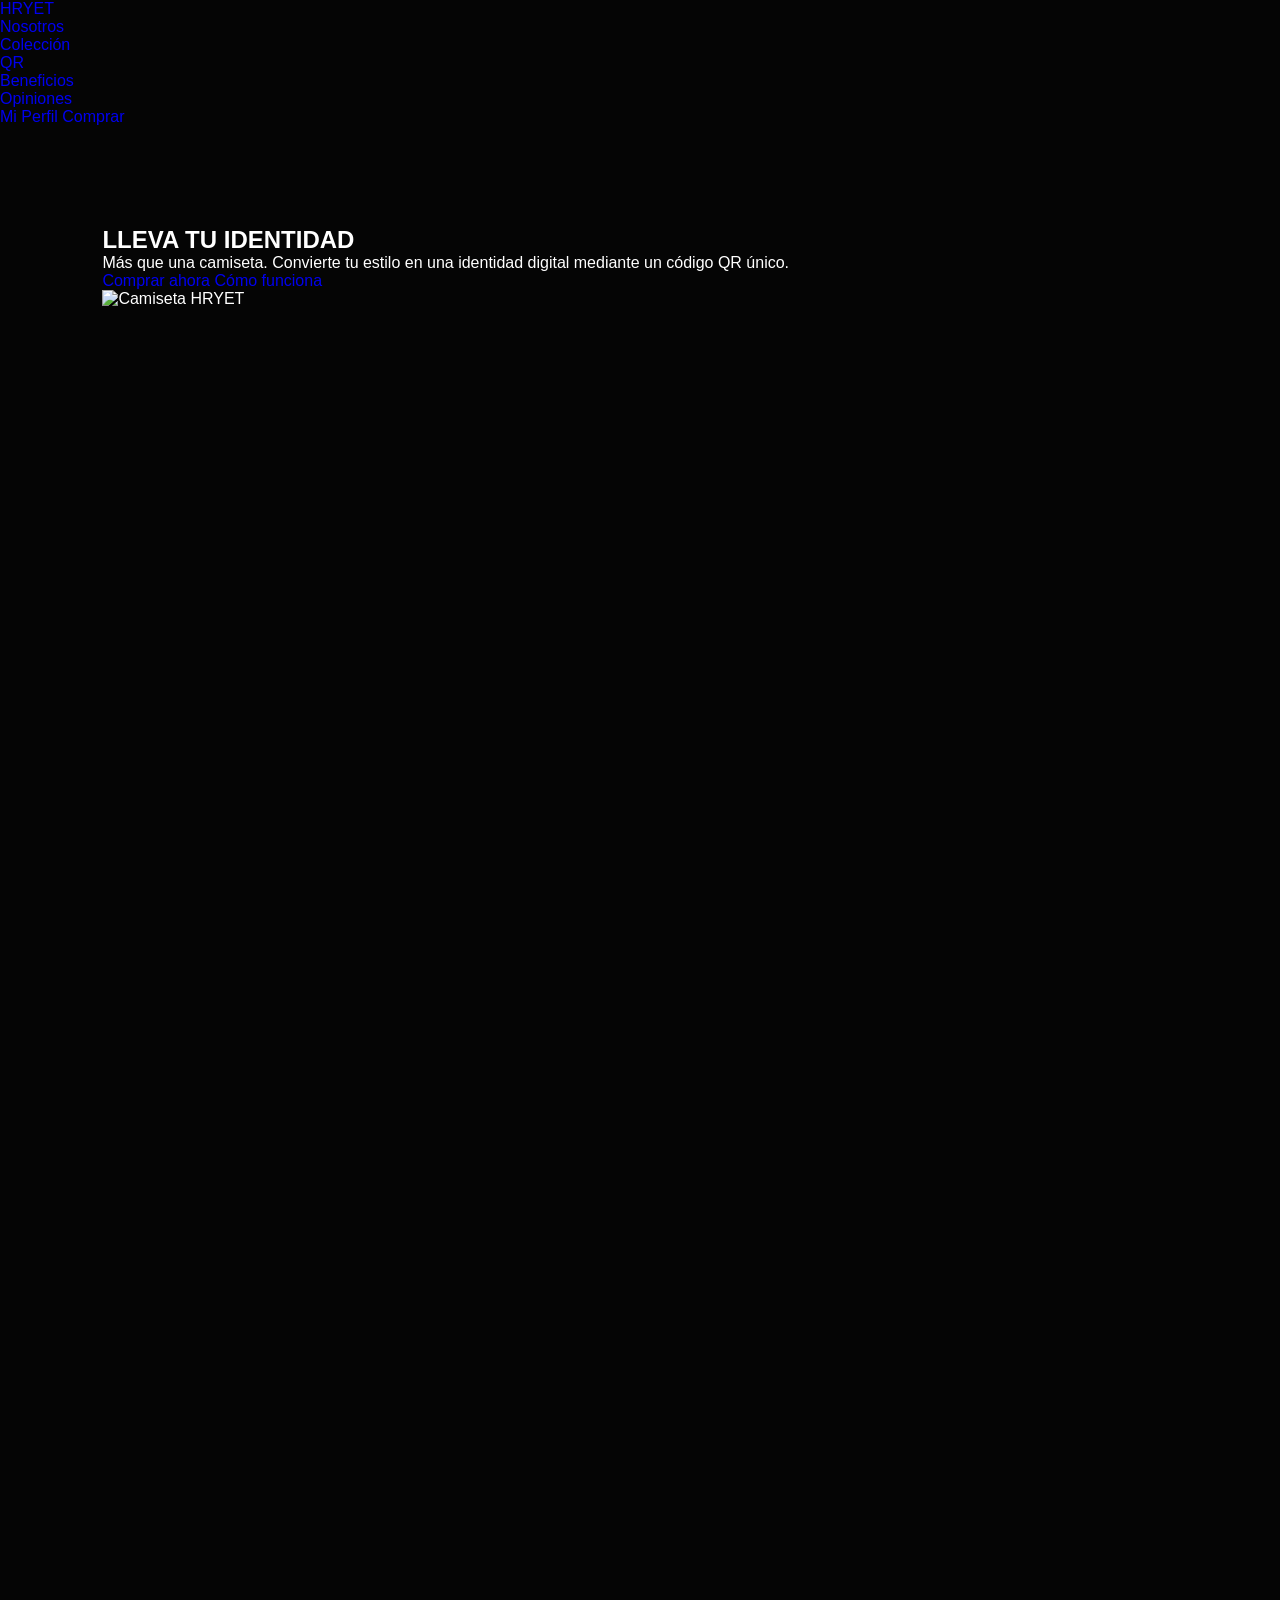
==== index.html @ b5dc759e "Actualizar index.html" ====
<!DOCTYPE html>
<html lang="es">

<head>

<meta charset="UTF-8">
<meta name="viewport" content="width=device-width, initial-scale=1.0">

<title>HRYET | Lleva tu Identidad</title>

<meta
name="description"
content="Más que una camiseta. Tu identidad digital impulsada por un código QR único.">

<link rel="stylesheet" href="css/style.css">

</head>

<body>

<!-- HEADER -->

<header id="header">

<nav class="navbar">

<div class="logo">
<a href="index.html">HRYET</a>
</div>

<ul class="nav-links">

<li><a href="#about">Nosotros</a></li>

<li><a href="#products">Colección</a></li>

<li><a href="#how-it-works">QR</a></li>

<li><a href="#benefits">Beneficios</a></li>

<li><a href="#reviews">Opiniones</a></li>

</ul>

<div class="nav-buttons">

<a href="pages/profile.html" class="btn-outline">
Mi Perfil
</a>

<a href="pages/store.html" class="btn-primary">
Comprar
</a>

</div>

</nav>

</header>

<!-- HERO -->

<section id="hero">

<div class="hero-content">

<h1>
LLEVA TU IDENTIDAD
</h1>

<p>
Más que una camiseta.
Convierte tu estilo en una identidad digital mediante un código QR único.
</p>

<div class="hero-buttons">

<a href="pages/store.html" class="btn-primary">
Comprar ahora
</a>

<a href="#how-it-works" class="btn-outline">
Cómo funciona
</a>

</div>

</div>

<div class="hero-image">

<img
src="assets/images/shirt.png"
alt="Camiseta HRYET">

</div>

</section>

<!-- SOBRE HRYET -->

<section id="about">

</section>

<!-- CÓMO FUNCIONA -->

<section id="how-it-works">

</section>

<!-- PRODUCTOS -->

<section id="products">

</section>

<!-- BENEFICIOS -->

<section id="benefits">

</section>

<!-- TESTIMONIOS -->

<section id="reviews">

</section>

<!-- LLAMADO A LA ACCIÓN -->

<section id="cta">

</section>

<footer id="footer">

</footer>

<script src="js/main.js"></script>

</body>
</html>
---- css/style.css ----
/* ===========================
   HRYET
   Luxury QR Clothing
=========================== */

*{
    margin:0;
    padding:0;
    box-sizing:border-box;
}

html{
    scroll-behavior:smooth;
}

body{
    background:#050505;
    color:#ffffff;
    font-family:Arial, Helvetica, sans-serif;
    overflow-x:hidden;
}

section{
    width:100%;
    min-height:100vh;
    padding:100px 8%;
}

a{
    text-decoration:none;
}

img{
    max-width:100%;
}
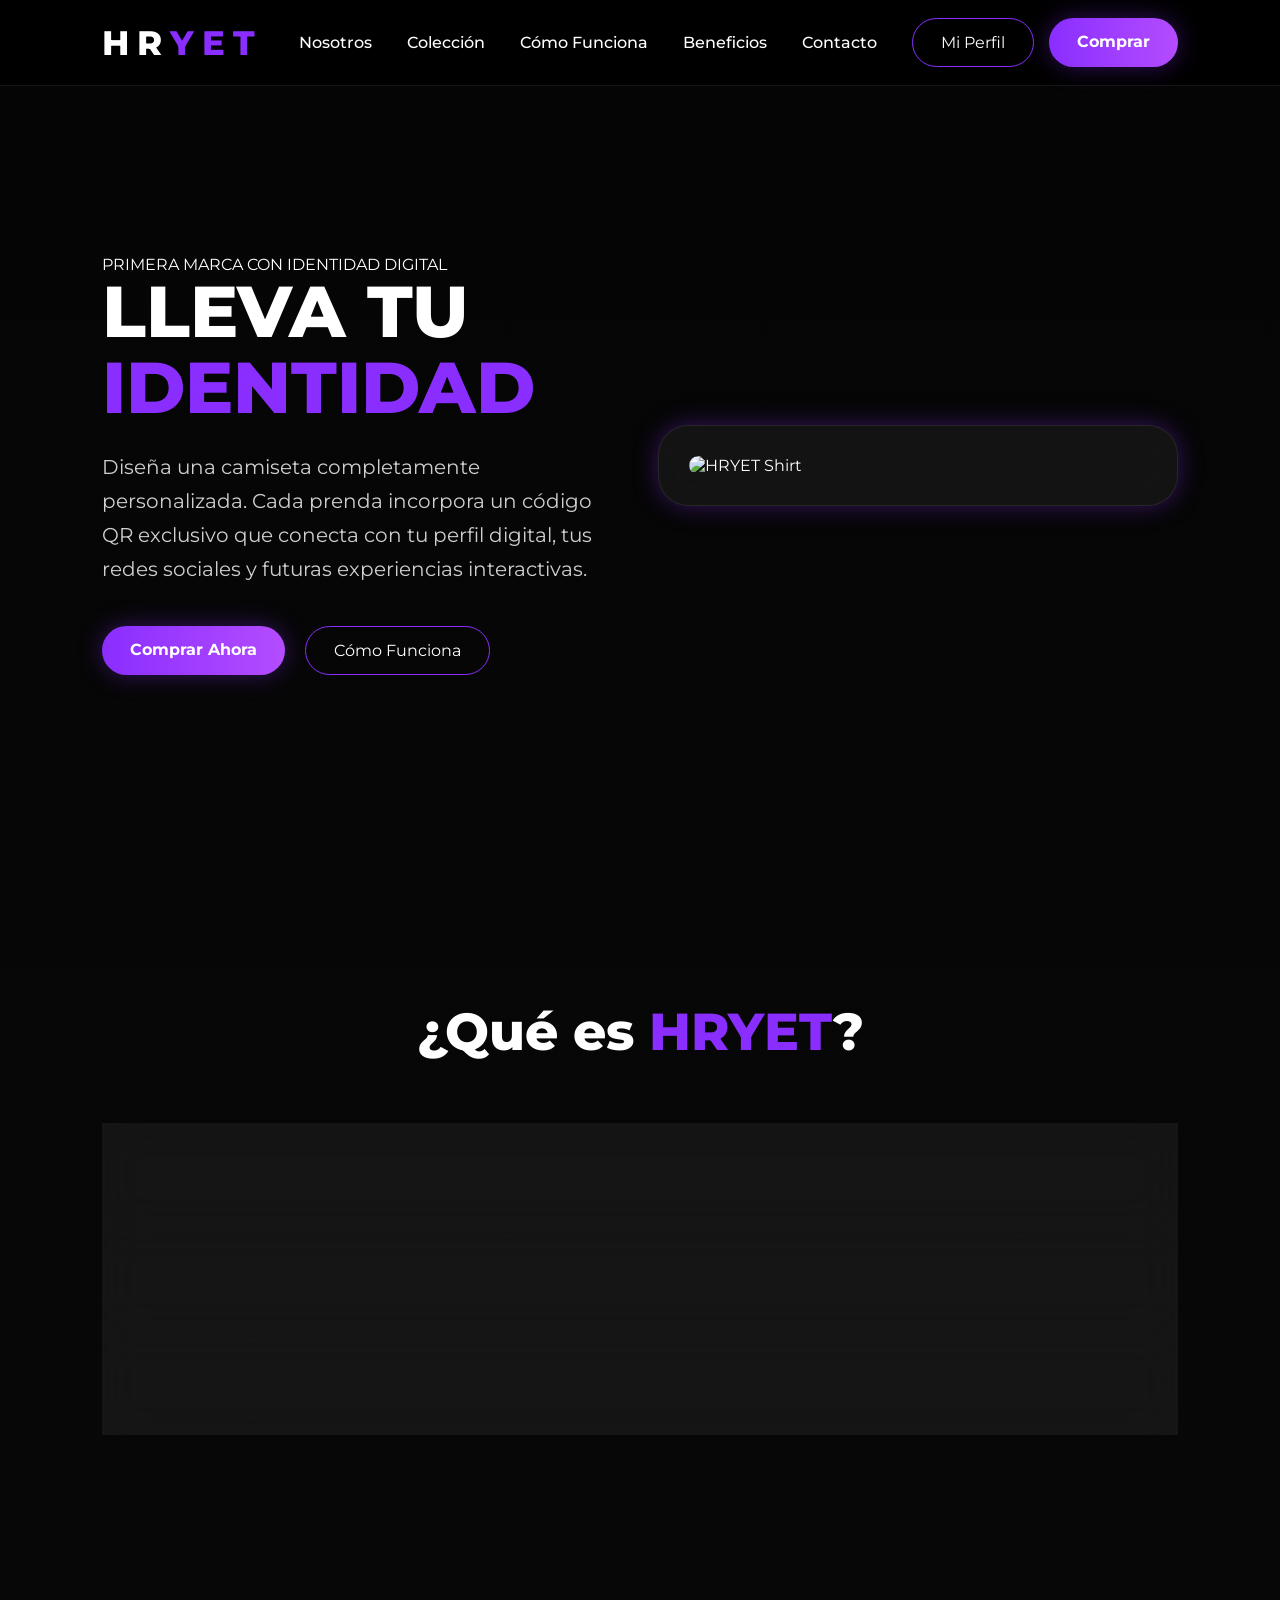
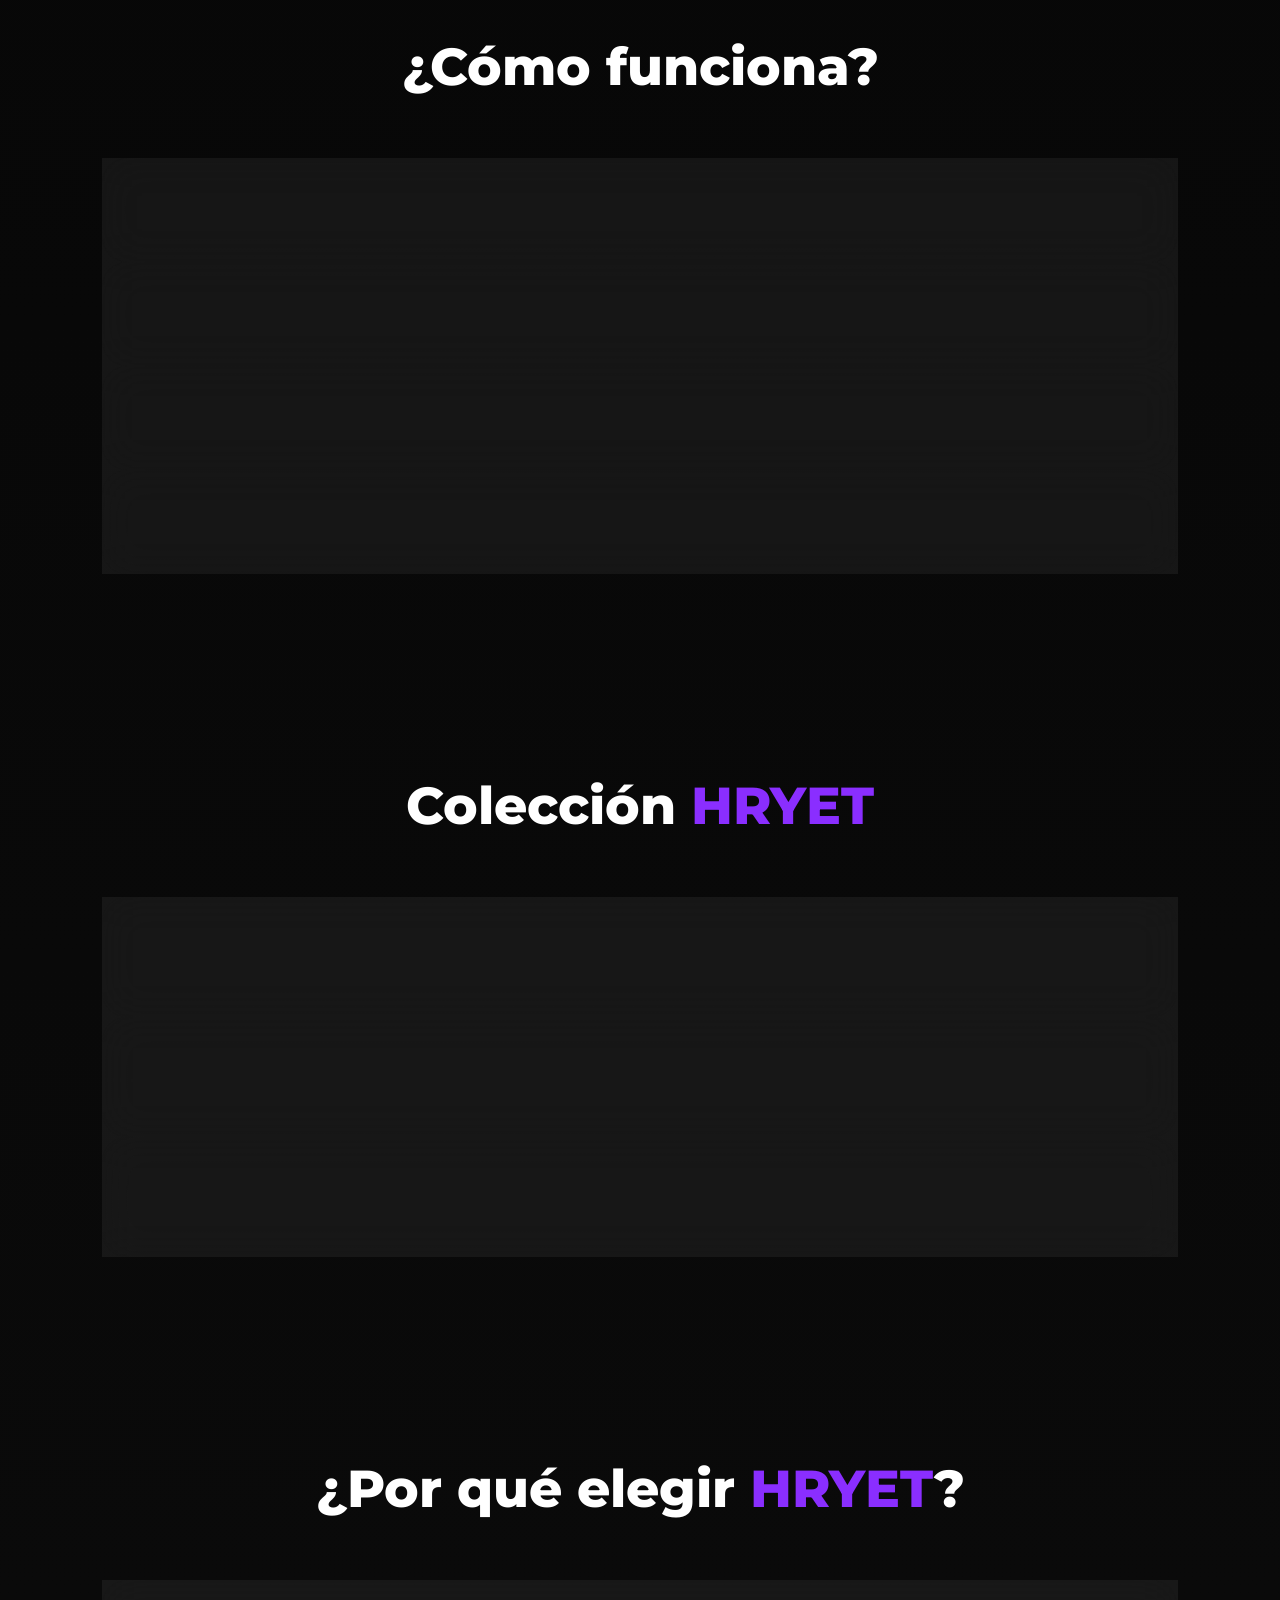
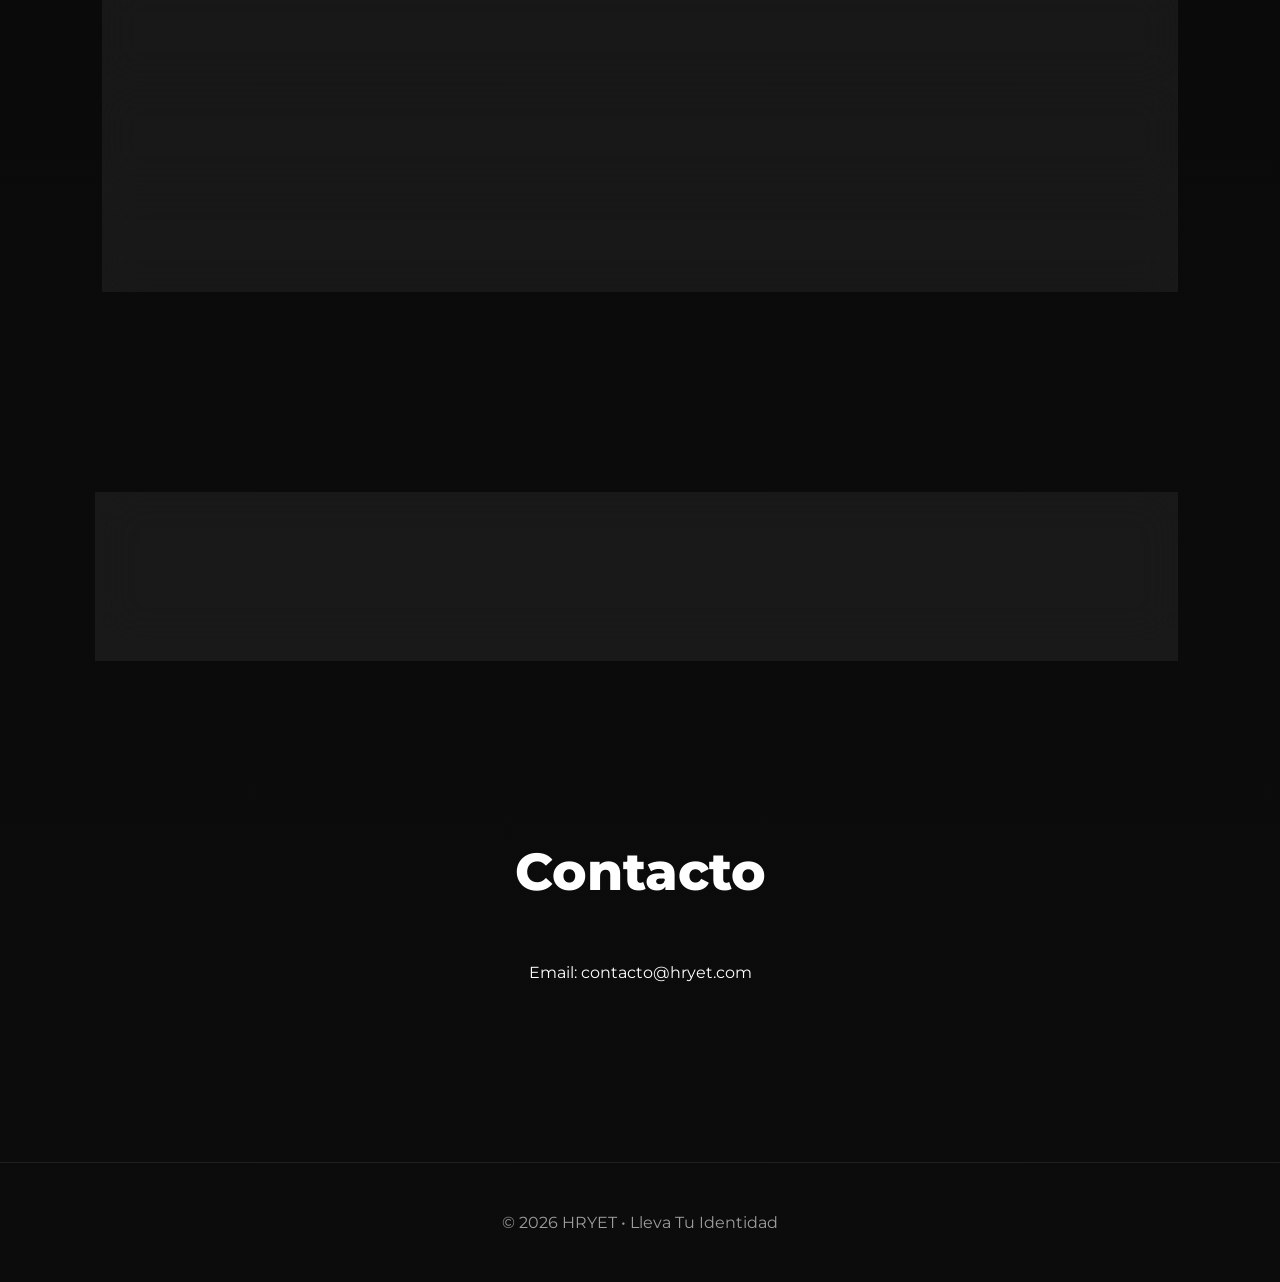
==== commit 40de8128: "Actualizar index.html" ====
--- a/index.html
+++ b/index.html
@@ -3,53 +3,110 @@
 
 <head>
 
-<meta charset="UTF-8">
-<meta name="viewport" content="width=device-width, initial-scale=1.0">
-
-<title>HRYET | Lleva tu Identidad</title>
-
-<meta
-name="description"
-content="Más que una camiseta. Tu identidad digital impulsada por un código QR único.">
-
-<link rel="stylesheet" href="css/style.css">
+    <meta charset="UTF-8">
+
+    <meta name="viewport"
+        content="width=device-width, initial-scale=1.0">
+
+    <title>HRYET | Lleva Tu Identidad</title>
+
+    <meta name="description"
+        content="Más que una camiseta. Tu identidad digital impulsada por un código QR único.">
+
+    <link rel="stylesheet" href="css/style.css">
 
 </head>
 
 <body>
 
-<!-- HEADER -->
-
-<header id="header">
-
-<nav class="navbar">
+<!-- =========================
+HEADER
+========================= -->
+
+<header>
+
+<nav class="navbar container">
 
 <div class="logo">
-<a href="index.html">HRYET</a>
+
+<a href="index.html">
+
+HR<span>YET</span>
+
+</a>
+
 </div>
 
 <ul class="nav-links">
 
-<li><a href="#about">Nosotros</a></li>
-
-<li><a href="#products">Colección</a></li>
-
-<li><a href="#how-it-works">QR</a></li>
-
-<li><a href="#benefits">Beneficios</a></li>
-
-<li><a href="#reviews">Opiniones</a></li>
+<li>
+
+<a href="#about">
+
+Nosotros
+
+</a>
+
+</li>
+
+<li>
+
+<a href="#products">
+
+Colección
+
+</a>
+
+</li>
+
+<li>
+
+<a href="#how">
+
+Cómo Funciona
+
+</a>
+
+</li>
+
+<li>
+
+<a href="#benefits">
+
+Beneficios
+
+</a>
+
+</li>
+
+<li>
+
+<a href="#contact">
+
+Contacto
+
+</a>
+
+</li>
 
 </ul>
 
 <div class="nav-buttons">
 
-<a href="pages/profile.html" class="btn-outline">
+<a href="pages/profile.html"
+
+class="btn-outline">
+
 Mi Perfil
-</a>
-
-<a href="pages/store.html" class="btn-primary">
+
+</a>
+
+<a href="pages/store.html"
+
+class="btn-primary">
+
 Comprar
+
 </a>
 
 </div>
@@ -58,86 +115,363 @@
 
 </header>
 
-<!-- HERO -->
-
-<section id="hero">
-
-<div class="hero-content">
+<!-- =========================
+HERO
+========================= -->
+
+<section class="hero container">
+
+<div class="hero-text">
+
+<div class="badge">
+
+PRIMERA MARCA CON IDENTIDAD DIGITAL
+
+</div>
 
 <h1>
-LLEVA TU IDENTIDAD
+
+LLEVA TU
+
+<span>IDENTIDAD</span>
+
 </h1>
 
 <p>
+
+Diseña una camiseta completamente personalizada.
+
+Cada prenda incorpora un código QR exclusivo que conecta con tu perfil digital, tus redes sociales y futuras experiencias interactivas.
+
+</p>
+
+<div class="hero-buttons">
+
+<a href="pages/store.html"
+
+class="btn-primary">
+
+Comprar Ahora
+
+</a>
+
+<a href="#how"
+
+class="btn-outline">
+
+Cómo Funciona
+
+</a>
+
+</div>
+
+</div>
+
+<div class="hero-image">
+
+<div class="hero-card">
+
+<img
+
+src="assets/images/shirt.png"
+
+alt="HRYET Shirt">
+
+</div>
+
+</div>
+
+</section>
+
+<!-- =========================
+ABOUT
+========================= -->
+
+<section id="about">
+
+<div class="container">
+<h2 class="title">
+
+¿Qué es <span>HRYET</span>?
+
+</h2>
+
+<div class="about-grid">
+
+<div class="card">
+
+<h3>Moda Inteligente</h3>
+
+<p>
+
+Cada prenda HRYET es una combinación entre moda premium y tecnología.
+
+No solo llevas una camiseta, llevas tu identidad.
+
+</p>
+
+</div>
+
+<div class="card">
+
+<h3>Identidad Digital</h3>
+
+<p>
+
+Cada código QR conecta con tu perfil personal donde podrás compartir tus redes sociales, música, fotografías y mucho más.
+
+</p>
+
+</div>
+
+<div class="card">
+
+<h3>Experiencia Única</h3>
+
+<p>
+
+Tus amigos solo tendrán que escanear el QR para descubrir quién eres.
+
+</p>
+
+</div>
+
+</div>
+
+</div>
+
+</section>
+
+<!-- =========================
+CÓMO FUNCIONA
+========================= -->
+
+<section id="how">
+
+<div class="container">
+
+<h2 class="title">
+
+¿Cómo funciona?
+
+</h2>
+
+<div class="steps">
+
+<div class="card">
+
+<h3>① Compra</h3>
+
+<p>
+
+Selecciona tu camiseta favorita.
+
+</p>
+
+</div>
+
+<div class="card">
+
+<h3>② Personaliza</h3>
+
+<p>
+
+Sube tu diseño o crea uno completamente nuevo.
+
+</p>
+
+</div>
+
+<div class="card">
+
+<h3>③ Recibe tu QR</h3>
+
+<p>
+
+Cada prenda recibe un código QR único.
+
+</p>
+
+</div>
+
+<div class="card">
+
+<h3>④ Comparte</h3>
+
+<p>
+
+Tus amigos escanean el código y descubren tu perfil.
+
+</p>
+
+</div>
+
+</div>
+
+</div>
+
+</section>
+
+<!-- =========================
+PRODUCTOS
+========================= -->
+
+<section id="products">
+
+<div class="container">
+
+<h2 class="title">
+
+Colección <span>HRYET</span>
+
+</h2>
+
+<div class="products-grid">
+
+<div class="card">
+
+<img src="assets/images/product1.png">
+
+<h3>Oversized Black</h3>
+
+<p>$39.99</p>
+
+</div>
+
+<div class="card">
+
+<img src="assets/images/product2.png">
+
+<h3>Oversized White</h3>
+
+<p>$39.99</p>
+
+</div>
+
+<div class="card">
+
+<img src="assets/images/product3.png">
+
+<h3>Premium Hoodie</h3>
+
+<p>$69.99</p>
+
+</div>
+
+</div>
+
+</div>
+
+</section>
+<!-- =========================
+BENEFICIOS
+========================= -->
+
+<section id="benefits">
+
+<div class="container">
+
+<h2 class="title">
+
+¿Por qué elegir <span>HRYET</span>?
+
+</h2>
+
+<div class="about-grid">
+
+<div class="card">
+<h3>🔗 QR Único</h3>
+<p>Cada prenda incluye un código QR exclusivo conectado a tu perfil.</p>
+</div>
+
+<div class="card">
+<h3>📱 Perfil Digital</h3>
+<p>Comparte tus redes sociales, fotos y contenido con un solo escaneo.</p>
+</div>
+
+<div class="card">
+<h3>🏆 Recompensas</h3>
+<p>Al alcanzar 10.000 escaneos podrás obtener premios exclusivos HRYET.</p>
+</div>
+
+</div>
+
+</div>
+
+</section>
+
+<!-- =========================
+CTA
+========================= -->
+
+<section id="cta">
+
+<div class="container card">
+
+<h2>
+
+ÚNETE AL MOVIMIENTO HRYET
+
+</h2>
+
+<p>
+
 Más que una camiseta.
-Convierte tu estilo en una identidad digital mediante un código QR único.
-</p>
-
-<div class="hero-buttons">
-
-<a href="pages/store.html" class="btn-primary">
-Comprar ahora
-</a>
-
-<a href="#how-it-works" class="btn-outline">
-Cómo funciona
-</a>
-
-</div>
-
-</div>
-
-<div class="hero-image">
-
-<img
-src="assets/images/shirt.png"
-alt="Camiseta HRYET">
-
-</div>
-
-</section>
-
-<!-- SOBRE HRYET -->
-
-<section id="about">
-
-</section>
-
-<!-- CÓMO FUNCIONA -->
-
-<section id="how-it-works">
-
-</section>
-
-<!-- PRODUCTOS -->
-
-<section id="products">
-
-</section>
-
-<!-- BENEFICIOS -->
-
-<section id="benefits">
-
-</section>
-
-<!-- TESTIMONIOS -->
-
-<section id="reviews">
-
-</section>
-
-<!-- LLAMADO A LA ACCIÓN -->
-
-<section id="cta">
-
-</section>
-
-<footer id="footer">
+
+Una identidad digital.
+
+</p>
+
+<br>
+
+<a href="pages/store.html"
+
+class="btn-primary">
+
+COMPRAR AHORA
+
+</a>
+
+</div>
+
+</section>
+
+<!-- =========================
+CONTACTO
+========================= -->
+
+<section id="contact">
+
+<div class="container">
+
+<h2 class="title">
+
+Contacto
+
+</h2>
+
+<p style="text-align:center">
+
+Email: contacto@hryet.com
+
+</p>
+
+</div>
+
+</section>
+
+<footer>
+
+<p>
+
+© 2026 HRYET • Lleva Tu Identidad
+
+</p>
 
 </footer>
 
 <script src="js/main.js"></script>
 
 </body>
+
 </html>
--- a/css/style.css
+++ b/css/style.css
@@ -1,35 +1,409 @@
-/* ===========================
-   HRYET
-   Luxury QR Clothing
-=========================== */
+/* ==========================
+   HRYET Luxury Design System
+========================== */
+
+@import url('https://fonts.googleapis.com/css2?family=Montserrat:wght@300;400;500;600;700;800&display=swap');
+
+:root{
+
+--bg:#050505;
+--bg2:#0d0d0d;
+
+--purple:#8a2eff;
+--purple2:#b44cff;
+--white:#ffffff;
+--gray:#bdbdbd;
+
+--glass:rgba(255,255,255,.06);
+
+--radius:20px;
+
+--shadow:0 0 25px rgba(138,46,255,.35);
+
+}
 
 *{
-    margin:0;
-    padding:0;
-    box-sizing:border-box;
+margin:0;
+padding:0;
+box-sizing:border-box;
 }
 
 html{
-    scroll-behavior:smooth;
+scroll-behavior:smooth;
 }
 
 body{
-    background:#050505;
-    color:#ffffff;
-    font-family:Arial, Helvetica, sans-serif;
-    overflow-x:hidden;
+
+font-family:'Montserrat',sans-serif;
+
+background:linear-gradient(180deg,#050505,#0c0c0c);
+
+color:white;
+
+overflow-x:hidden;
+
+}
+
+a{
+
+color:white;
+
+text-decoration:none;
+
+}
+
+img{
+
+max-width:100%;
+
+display:block;
+
 }
 
 section{
-    width:100%;
-    min-height:100vh;
-    padding:100px 8%;
-}
-
-a{
-    text-decoration:none;
-}
-
-img{
-    max-width:100%;
+
+padding:100px 8%;
+
+}
+
+.container{
+
+width:min(1300px,100%);
+
+margin:auto;
+
+}
+
+/*======================
+NAVBAR
+======================*/
+
+header{
+
+position:fixed;
+
+top:0;
+
+left:0;
+
+width:100%;
+
+z-index:999;
+
+background:rgba(0,0,0,.45);
+
+backdrop-filter:blur(18px);
+
+border-bottom:1px solid rgba(255,255,255,.08);
+
+}
+
+.navbar{
+
+display:flex;
+
+justify-content:space-between;
+
+align-items:center;
+
+padding:18px 8%;
+
+}
+
+.logo{
+
+font-size:34px;
+
+font-weight:800;
+
+letter-spacing:8px;
+
+color:white;
+
+}
+
+.logo span{
+
+color:var(--purple);
+
+}
+
+.nav-links{
+
+display:flex;
+
+gap:35px;
+
+list-style:none;
+
+}
+
+.nav-links a{
+
+font-weight:500;
+
+transition:.35s;
+
+}
+
+.nav-links a:hover{
+
+color:var(--purple);
+
+}
+
+.nav-buttons{
+
+display:flex;
+
+gap:15px;
+
+}
+
+.btn-primary{
+
+background:linear-gradient(90deg,var(--purple),var(--purple2));
+
+padding:14px 28px;
+
+border-radius:999px;
+
+font-weight:700;
+
+box-shadow:var(--shadow);
+
+transition:.3s;
+
+}
+
+.btn-primary:hover{
+
+transform:translateY(-3px);
+
+}
+
+.btn-outline{
+
+border:1px solid var(--purple);
+
+padding:14px 28px;
+
+border-radius:999px;
+
+transition:.3s;
+
+}
+
+.btn-outline:hover{
+
+background:rgba(138,46,255,.15);
+
+}
+
+/*=========================
+HERO
+=========================*/
+
+.hero{
+
+display:flex;
+
+align-items:center;
+
+justify-content:space-between;
+
+gap:60px;
+
+min-height:100vh;
+
+padding-top:130px;
+
+}
+
+.hero-text{
+
+flex:1;
+
+}
+
+.hero-text h1{
+
+font-size:72px;
+
+font-weight:800;
+
+line-height:1.05;
+
+margin-bottom:25px;
+
+}
+
+.hero-text span{
+
+color:var(--purple);
+
+}
+
+.hero-text p{
+
+font-size:20px;
+
+color:#cfcfcf;
+
+line-height:1.7;
+
+margin-bottom:40px;
+
+max-width:650px;
+
+}
+
+.hero-buttons{
+
+display:flex;
+
+gap:20px;
+
+}
+
+.hero-image{
+
+flex:1;
+
+display:flex;
+
+justify-content:center;
+
+}
+
+.hero-card{
+
+width:520px;
+
+background:var(--glass);
+
+border:1px solid rgba(255,255,255,.08);
+
+border-radius:30px;
+
+padding:30px;
+
+backdrop-filter:blur(20px);
+
+box-shadow:var(--shadow);
+
+}
+
+.hero-card img{
+
+border-radius:20px;
+
+}
+
+/*=========================
+CARDS
+=========================*/
+
+.card{
+
+background:var(--glass);
+
+border-radius:25px;
+
+padding:30px;
+
+border:1px solid rgba(255,255,255,.08);
+
+backdrop-filter:blur(20px);
+
+transition:.4s;
+
+}
+
+.card:hover{
+
+transform:translateY(-8px);
+
+box-shadow:var(--shadow);
+
+}
+
+/*=========================
+TITLE
+=========================*/
+
+.title{
+
+font-size:52px;
+
+text-align:center;
+
+margin-bottom:60px;
+
+font-weight:800;
+
+}
+
+.title span{
+
+color:var(--purple);
+
+}
+
+/*=========================
+FOOTER
+=========================*/
+
+footer{
+
+padding:50px;
+
+text-align:center;
+
+color:#9d9d9d;
+
+border-top:1px solid rgba(255,255,255,.08);
+
+margin-top:80px;
+
+}
+
+/*=========================
+RESPONSIVE
+=========================*/
+
+@media(max-width:980px){
+
+.hero{
+
+flex-direction:column;
+
+text-align:center;
+
+}
+
+.hero-buttons{
+
+justify-content:center;
+
+}
+
+.nav-links{
+
+display:none;
+
+}
+
+.hero-text h1{
+
+font-size:52px;
+
+}
+
+.hero-card{
+
+width:100%;
+
+}
+
 }
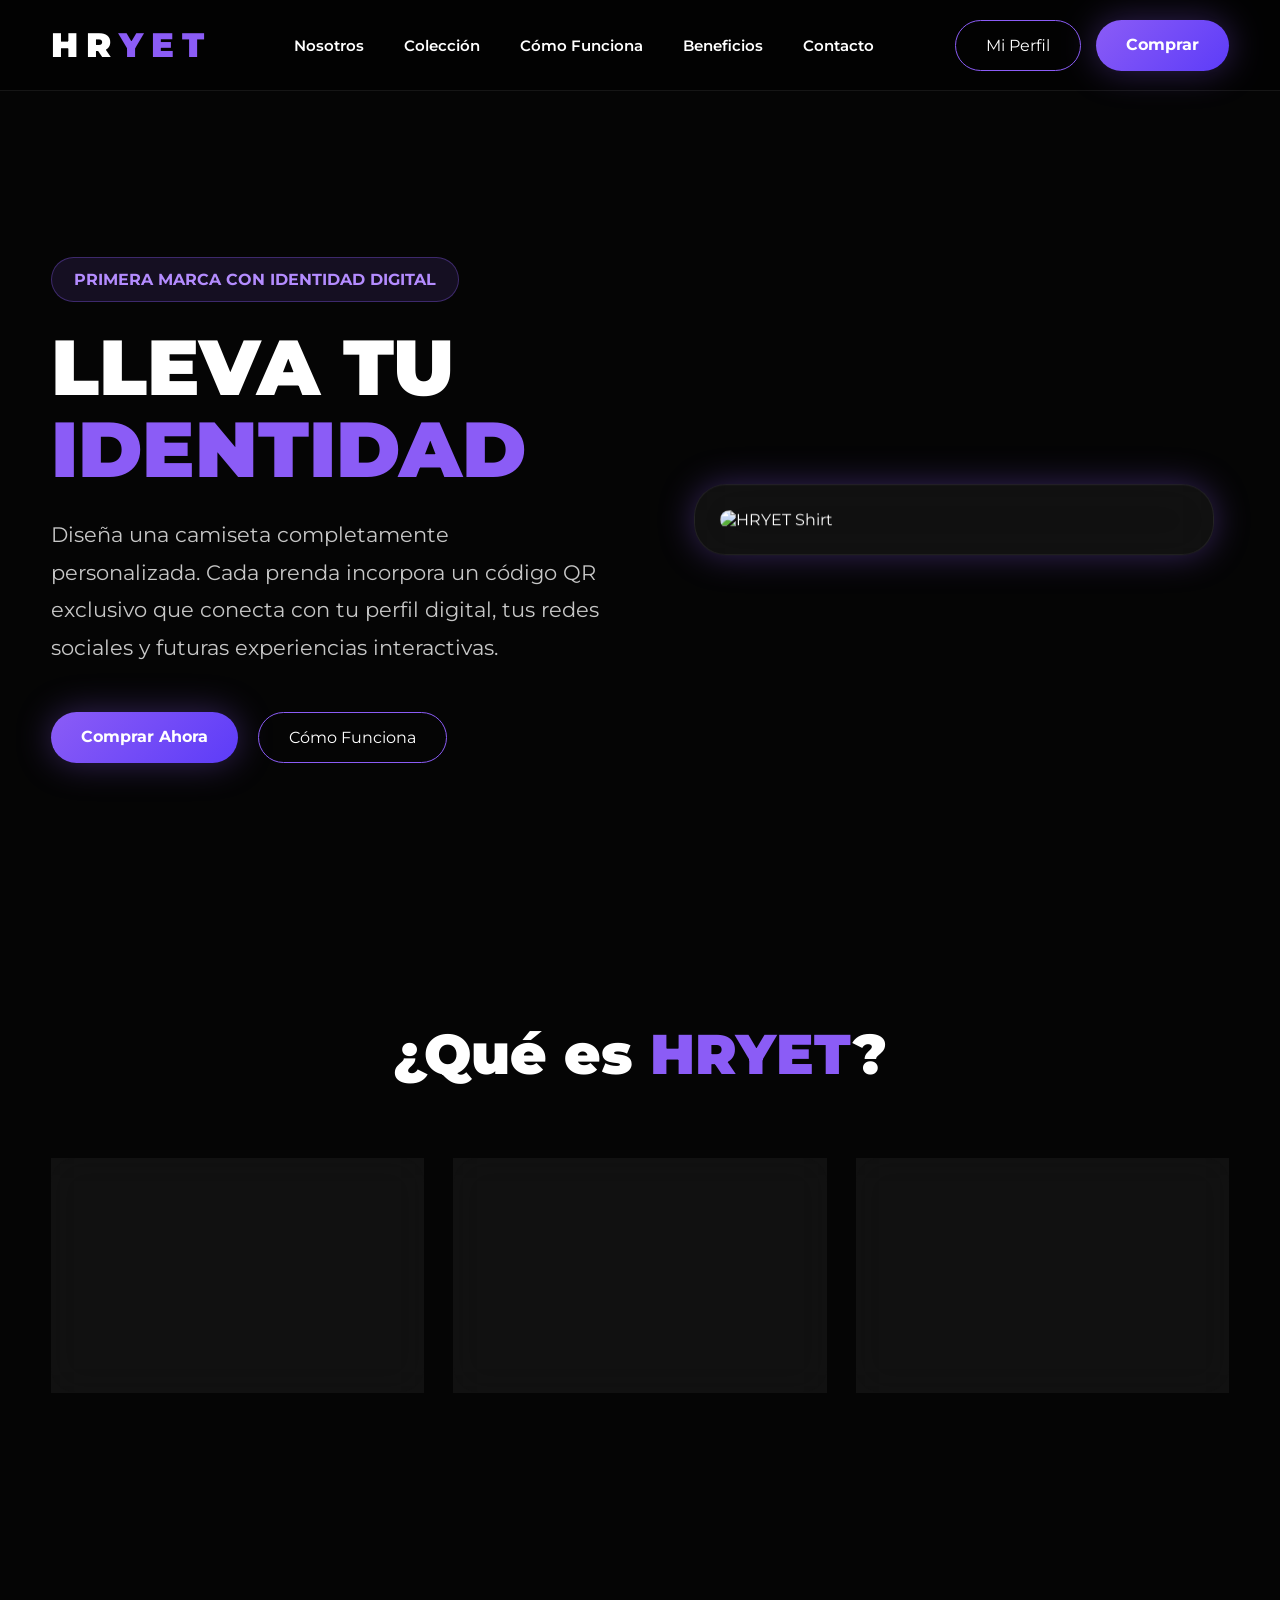
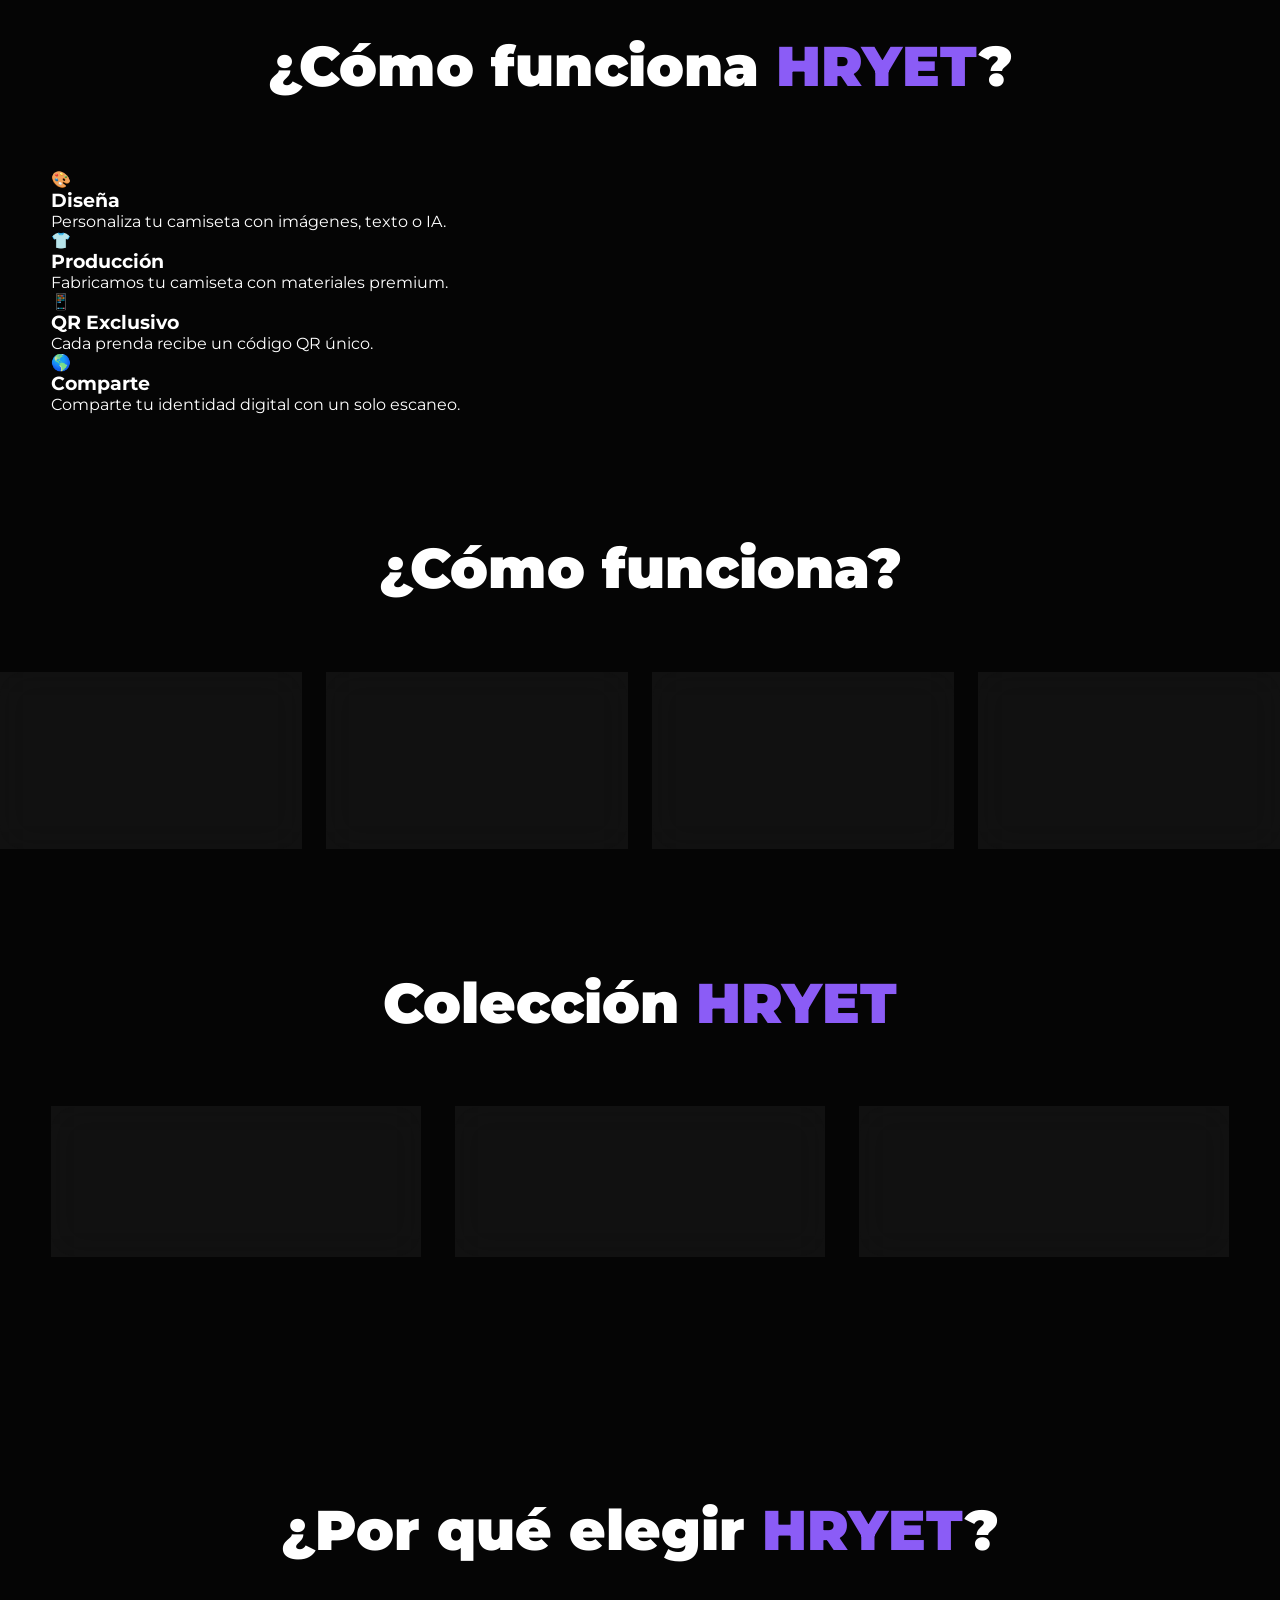
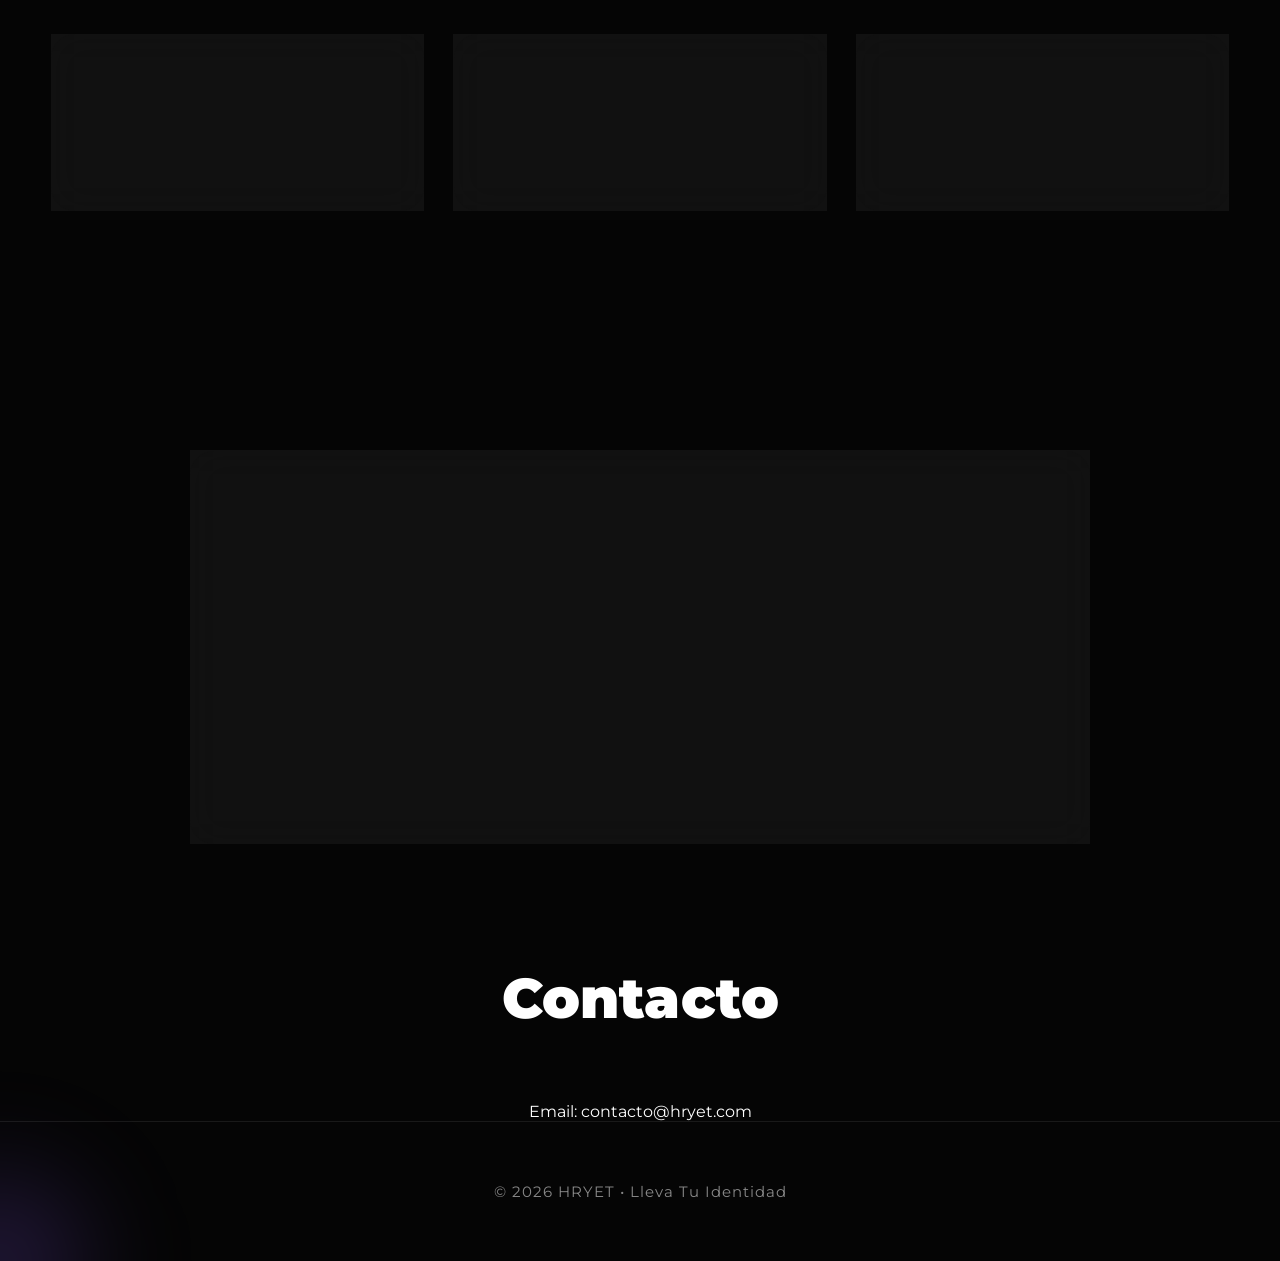
==== commit a31e3ae6: "Actualizar index.html" ====
--- a/index.html
+++ b/index.html
@@ -252,6 +252,81 @@
 
 <h2 class="title">
 
+¿Cómo funciona <span>HRYET</span>?
+
+</h2>
+
+<div class="timeline">
+
+<div class="timeline-item">
+
+<div class="timeline-icon">🎨</div>
+
+<h3>Diseña</h3>
+
+<p>
+
+Personaliza tu camiseta con imágenes, texto o IA.
+
+</p>
+
+</div>
+
+<div class="timeline-line"></div>
+
+<div class="timeline-item">
+
+<div class="timeline-icon">👕</div>
+
+<h3>Producción</h3>
+
+<p>
+
+Fabricamos tu camiseta con materiales premium.
+
+</p>
+
+</div>
+
+<div class="timeline-line"></div>
+
+<div class="timeline-item">
+
+<div class="timeline-icon">📱</div>
+
+<h3>QR Exclusivo</h3>
+
+<p>
+
+Cada prenda recibe un código QR único.
+
+</p>
+
+</div>
+
+<div class="timeline-line"></div>
+
+<div class="timeline-item">
+
+<div class="timeline-icon">🌎</div>
+
+<h3>Comparte</h3>
+
+<p>
+
+Comparte tu identidad digital con un solo escaneo.
+
+</p>
+
+</div>
+
+</div>
+
+</section>
+
+
+<h2 class="title">
+
 ¿Cómo funciona?
 
 </h2>
--- a/css/style.css
+++ b/css/style.css
@@ -1,409 +1,1044 @@
-/* ==========================
-   HRYET Luxury Design System
-========================== */
-
-@import url('https://fonts.googleapis.com/css2?family=Montserrat:wght@300;400;500;600;700;800&display=swap');
+/* ==================================================
+   HRYET 2026
+   Luxury QR Clothing
+   STYLE.CSS
+================================================== */
+
+@import url('https://fonts.googleapis.com/css2?family=Montserrat:wght@300;400;500;600;700;800;900&display=swap');
+
+/* ==================================================
+RESET
+================================================== */
+
+*{
+
+margin:0;
+
+padding:0;
+
+box-sizing:border-box;
+
+}
+
+html{
+
+scroll-behavior:smooth;
+
+}
+
+body{
+
+font-family:'Montserrat',sans-serif;
+
+background:#050505;
+
+color:#ffffff;
+
+overflow-x:hidden;
+
+}
+
+img{
+
+display:block;
+
+max-width:100%;
+
+}
+
+a{
+
+text-decoration:none;
+
+color:inherit;
+
+}
+
+ul{
+
+list-style:none;
+
+}
+
+button{
+
+border:none;
+
+outline:none;
+
+cursor:pointer;
+
+font-family:inherit;
+
+}
+
+/* ==================================================
+VARIABLES
+================================================== */
 
 :root{
 
---bg:#050505;
---bg2:#0d0d0d;
-
---purple:#8a2eff;
---purple2:#b44cff;
---white:#ffffff;
---gray:#bdbdbd;
-
---glass:rgba(255,255,255,.06);
-
---radius:20px;
-
---shadow:0 0 25px rgba(138,46,255,.35);
-
-}
-
-*{
-margin:0;
-padding:0;
-box-sizing:border-box;
-}
-
-html{
-scroll-behavior:smooth;
-}
+--background:#050505;
+
+--background2:#101010;
+
+--purple:#8B5CF6;
+
+--purpleLight:#B48CFF;
+
+--white:#FFFFFF;
+
+--gray:#C7C7C7;
+
+--glass:rgba(255,255,255,.05);
+
+--border:rgba(255,255,255,.08);
+
+--shadow:0 0 35px rgba(139,92,246,.35);
+
+--radius:24px;
+
+}
+
+/* ==================================================
+CONTAINER
+================================================== */
+
+.container{
+
+width:min(1400px,92%);
+
+margin:auto;
+
+}
+
+/* ==================================================
+HEADER
+================================================== */
+
+header{
+
+position:fixed;
+
+top:0;
+
+left:0;
+
+width:100%;
+
+z-index:9999;
+
+background:rgba(5,5,5,.55);
+
+backdrop-filter:blur(18px);
+
+border-bottom:1px solid var(--border);
+
+transition:.35s;
+
+}
+
+.navbar{
+
+height:90px;
+
+display:flex;
+
+justify-content:space-between;
+
+align-items:center;
+
+}
+
+.logo{
+
+font-size:34px;
+
+font-weight:900;
+
+letter-spacing:8px;
+
+}
+
+.logo span{
+
+color:var(--purple);
+
+}
+
+.nav-links{
+
+display:flex;
+
+gap:40px;
+
+}
+
+.nav-links a{
+
+font-size:15px;
+
+font-weight:600;
+
+transition:.35s;
+
+}
+
+.nav-links a:hover{
+
+color:var(--purple);
+
+}
+
+.nav-buttons{
+
+display:flex;
+
+gap:15px;
+
+}
+
+/* ==================================================
+BUTTONS
+================================================== */
+
+.btn-primary{
+
+padding:15px 30px;
+
+border-radius:999px;
+
+background:linear-gradient(135deg,var(--purple),#5D3CF8);
+
+font-weight:700;
+
+box-shadow:var(--shadow);
+
+transition:.35s;
+
+}
+
+.btn-primary:hover{
+
+transform:translateY(-4px);
+
+}
+
+.btn-outline{
+
+padding:15px 30px;
+
+border-radius:999px;
+
+border:1px solid var(--purple);
+
+transition:.35s;
+
+}
+
+.btn-outline:hover{
+
+background:rgba(139,92,246,.12);
+
+}
+
+/* ==================================================
+HERO
+================================================== */
+
+.hero{
+
+display:flex;
+
+justify-content:space-between;
+
+align-items:center;
+
+gap:80px;
+
+min-height:100vh;
+
+padding-top:120px;
+
+}
+
+.hero-text{
+
+flex:1;
+
+}
+
+.badge{
+
+display:inline-block;
+
+padding:12px 22px;
+
+border-radius:999px;
+
+background:rgba(139,92,246,.12);
+
+border:1px solid rgba(139,92,246,.35);
+
+color:var(--purpleLight);
+
+margin-bottom:25px;
+
+font-weight:700;
+
+}
+
+.hero h1{
+
+font-size:78px;
+
+line-height:1.05;
+
+margin-bottom:25px;
+
+font-weight:900;
+
+}
+
+.hero h1 span{
+
+color:var(--purple);
+
+}
+
+.hero p{
+
+font-size:21px;
+
+color:var(--gray);
+
+line-height:1.8;
+
+max-width:650px;
+
+margin-bottom:45px;
+
+}
+
+.hero-buttons{
+
+display:flex;
+
+gap:20px;
+
+}
+
+.hero-image{
+
+flex:1;
+
+display:flex;
+
+justify-content:center;
+
+align-items:center;
+
+}
+
+.hero-card{
+
+width:520px;
+
+padding:25px;
+
+border-radius:32px;
+
+background:var(--glass);
+
+border:1px solid var(--border);
+
+backdrop-filter:blur(25px);
+
+box-shadow:var(--shadow);
+
+transition:.35s;
+
+}
+
+.hero-card img{
+
+border-radius:24px;
+
+width:100%;
+
+}
+/* ==================================================
+ABOUT
+================================================== */
+
+#about{
+
+padding:120px 0;
+
+}
+
+.title{
+
+font-size:56px;
+
+font-weight:900;
+
+text-align:center;
+
+margin-bottom:70px;
+
+}
+
+.title span{
+
+color:var(--purple);
+
+}
+
+.about-grid{
+
+display:grid;
+
+grid-template-columns:repeat(auto-fit,minmax(300px,1fr));
+
+gap:30px;
+
+}
+
+/* ==================================================
+CARDS
+================================================== */
+
+.card{
+
+background:var(--glass);
+
+border:1px solid var(--border);
+
+border-radius:var(--radius);
+
+padding:35px;
+
+backdrop-filter:blur(18px);
+
+transition:.35s;
+
+box-shadow:0 0 0 rgba(0,0,0,0);
+
+}
+
+.card:hover{
+
+transform:translateY(-12px);
+
+box-shadow:0 0 35px rgba(139,92,246,.25);
+
+border-color:rgba(139,92,246,.35);
+
+}
+
+.card h3{
+
+font-size:24px;
+
+margin-bottom:18px;
+
+font-weight:700;
+
+}
+
+.card p{
+
+font-size:16px;
+
+line-height:1.8;
+
+color:var(--gray);
+
+}
+
+/* ==================================================
+HOW IT WORKS
+================================================== */
+
+#how{
+
+padding:120px 0;
+
+}
+
+.steps{
+
+display:grid;
+
+grid-template-columns:repeat(auto-fit,minmax(240px,1fr));
+
+gap:25px;
+
+}
+
+.steps .card{
+
+text-align:center;
+
+}
+
+.steps h3{
+
+font-size:26px;
+
+margin-bottom:15px;
+
+color:var(--purpleLight);
+
+}
+
+/* ==================================================
+PRODUCTS
+================================================== */
+
+#products{
+
+padding:120px 0;
+
+}
+
+.products-grid{
+
+display:grid;
+
+grid-template-columns:repeat(auto-fit,minmax(320px,1fr));
+
+gap:35px;
+
+}
+
+.products-grid .card{
+
+padding:20px;
+
+overflow:hidden;
+
+}
+
+.products-grid img{
+
+width:100%;
+
+border-radius:20px;
+
+margin-bottom:20px;
+
+transition:.4s;
+
+}
+
+.products-grid .card:hover img{
+
+transform:scale(1.05);
+
+}
+
+.products-grid h3{
+
+font-size:24px;
+
+margin-bottom:10px;
+
+}
+
+.products-grid p{
+
+font-size:18px;
+
+color:var(--purpleLight);
+
+font-weight:700;
+
+}
+
+/* ==================================================
+BENEFITS
+================================================== */
+
+#benefits{
+
+padding:120px 0;
+
+}
+
+/* ==================================================
+CTA
+================================================== */
+
+#cta{
+
+padding:120px 0;
+
+text-align:center;
+
+}
+
+#cta .card{
+
+max-width:900px;
+
+margin:auto;
+
+padding:70px 50px;
+
+}
+
+#cta h2{
+
+font-size:50px;
+
+margin-bottom:20px;
+
+font-weight:900;
+
+}
+
+#cta p{
+
+font-size:20px;
+
+color:var(--gray);
+
+margin-bottom:35px;
+
+line-height:1.8;
+
+}
+/* ==================================================
+FOOTER
+================================================== */
+
+footer{
+
+padding:60px 0;
+
+text-align:center;
+
+border-top:1px solid var(--border);
+
+background:#050505;
+
+}
+
+footer p{
+
+color:#888;
+
+font-size:15px;
+
+letter-spacing:1px;
+
+}
+
+/* ==================================================
+CURSOR GLOW
+================================================== */
+
+.cursor-glow{
+
+position:fixed;
+
+width:260px;
+
+height:260px;
+
+border-radius:50%;
+
+background:radial-gradient(circle,
+rgba(139,92,246,.28),
+transparent 70%);
+
+pointer-events:none;
+
+transform:translate(-50%,-50%);
+
+z-index:0;
+
+filter:blur(45px);
+
+transition:left .08s linear,
+top .08s linear;
+
+}
+
+/* ==================================================
+PARTICLES
+================================================== */
+
+.particle{
+
+position:fixed;
+
+width:6px;
+
+height:6px;
+
+background:var(--purple);
+
+border-radius:50%;
+
+opacity:.18;
+
+pointer-events:none;
+
+animation:floatParticle linear infinite;
+
+z-index:-1;
+
+}
+
+@keyframes floatParticle{
+
+0%{
+
+transform:translateY(100vh) scale(.3);
+
+opacity:0;
+
+}
+
+15%{
+
+opacity:.25;
+
+}
+
+50%{
+
+opacity:.6;
+
+}
+
+100%{
+
+transform:translateY(-120vh) scale(1);
+
+opacity:0;
+
+}
+
+}
+
+/* ==================================================
+BUTTON RIPPLE
+================================================== */
+
+.btn-primary{
+
+position:relative;
+
+overflow:hidden;
+
+}
+
+.ripple{
+
+position:absolute;
+
+border-radius:50%;
+
+background:rgba(255,255,255,.45);
+
+transform:scale(0);
+
+animation:ripple .7s linear;
+
+pointer-events:none;
+
+}
+
+@keyframes ripple{
+
+to{
+
+transform:scale(4);
+
+opacity:0;
+
+}
+
+}
+
+/* ==================================================
+SCROLLBAR
+================================================== */
+
+::-webkit-scrollbar{
+
+width:10px;
+
+}
+
+::-webkit-scrollbar-track{
+
+background:#090909;
+
+}
+
+::-webkit-scrollbar-thumb{
+
+background:linear-gradient(
+
+180deg,
+
+var(--purple),
+
+#5D3CF8
+
+);
+
+border-radius:50px;
+
+}
+
+/* ==================================================
+LOADING
+================================================== */
 
 body{
 
-font-family:'Montserrat',sans-serif;
-
-background:linear-gradient(180deg,#050505,#0c0c0c);
-
-color:white;
-
-overflow-x:hidden;
-
-}
-
-a{
-
-color:white;
-
-text-decoration:none;
-
-}
-
-img{
-
-max-width:100%;
-
-display:block;
-
-}
-
-section{
-
-padding:100px 8%;
-
-}
-
-.container{
-
-width:min(1300px,100%);
-
-margin:auto;
-
-}
-
-/*======================
-NAVBAR
-======================*/
-
-header{
-
-position:fixed;
-
-top:0;
-
-left:0;
+opacity:0;
+
+transition:opacity .8s ease;
+
+}
+
+body.loaded{
+
+opacity:1;
+
+}
+
+/* ==================================================
+ANIMATIONS
+================================================== */
+
+.hero-card{
+
+animation:floatHero 5s ease-in-out infinite;
+
+}
+
+@keyframes floatHero{
+
+0%{
+
+transform:translateY(0);
+
+}
+
+50%{
+
+transform:translateY(-15px);
+
+}
+
+100%{
+
+transform:translateY(0);
+
+}
+
+}
+
+.card{
+
+animation:fadeUp .8s ease;
+
+}
+
+@keyframes fadeUp{
+
+0%{
+
+opacity:0;
+
+transform:translateY(60px);
+
+}
+
+100%{
+
+opacity:1;
+
+transform:translateY(0);
+
+}
+
+}
+
+.title{
+
+animation:titleGlow 5s infinite;
+
+}
+
+@keyframes titleGlow{
+
+0%{
+
+text-shadow:0 0 0 rgba(139,92,246,0);
+
+}
+
+50%{
+
+text-shadow:0 0 18px rgba(139,92,246,.6);
+
+}
+
+100%{
+
+text-shadow:0 0 0 rgba(139,92,246,0);
+
+}
+
+}
+
+/* ==================================================
+RESPONSIVE
+================================================== */
+
+@media(max-width:1200px){
+
+.hero h1{
+
+font-size:64px;
+
+}
+
+}
+
+@media(max-width:992px){
+
+.hero{
+
+flex-direction:column;
+
+text-align:center;
+
+gap:50px;
+
+}
+
+.hero-buttons{
+
+justify-content:center;
+
+}
+
+.nav-links{
+
+display:none;
+
+}
+
+.hero-card{
 
 width:100%;
 
-z-index:999;
-
-background:rgba(0,0,0,.45);
-
-backdrop-filter:blur(18px);
-
-border-bottom:1px solid rgba(255,255,255,.08);
-
-}
+max-width:520px;
+
+}
+
+.title{
+
+font-size:44px;
+
+}
+
+}
+
+@media(max-width:768px){
 
 .navbar{
 
-display:flex;
-
-justify-content:space-between;
-
-align-items:center;
-
-padding:18px 8%;
+height:80px;
 
 }
 
 .logo{
 
-font-size:34px;
-
-font-weight:800;
-
-letter-spacing:8px;
-
-color:white;
-
-}
-
-.logo span{
-
-color:var(--purple);
-
-}
-
-.nav-links{
-
-display:flex;
-
-gap:35px;
-
-list-style:none;
-
-}
-
-.nav-links a{
-
-font-weight:500;
-
-transition:.35s;
-
-}
-
-.nav-links a:hover{
-
-color:var(--purple);
-
-}
-
-.nav-buttons{
-
-display:flex;
-
-gap:15px;
-
-}
-
-.btn-primary{
-
-background:linear-gradient(90deg,var(--purple),var(--purple2));
-
-padding:14px 28px;
-
-border-radius:999px;
-
-font-weight:700;
-
-box-shadow:var(--shadow);
-
-transition:.3s;
-
-}
-
-.btn-primary:hover{
-
-transform:translateY(-3px);
-
-}
+font-size:28px;
+
+letter-spacing:5px;
+
+}
+
+.hero{
+
+padding-top:120px;
+
+}
+
+.hero h1{
+
+font-size:46px;
+
+}
+
+.hero p{
+
+font-size:17px;
+
+}
+
+.hero-buttons{
+
+flex-direction:column;
+
+}
+
+.btn-primary,
 
 .btn-outline{
 
-border:1px solid var(--purple);
-
-padding:14px 28px;
-
-border-radius:999px;
-
-transition:.3s;
-
-}
-
-.btn-outline:hover{
-
-background:rgba(138,46,255,.15);
-
-}
-
-/*=========================
-HERO
-=========================*/
-
-.hero{
-
-display:flex;
-
-align-items:center;
-
-justify-content:space-between;
-
-gap:60px;
-
-min-height:100vh;
-
-padding-top:130px;
-
-}
-
-.hero-text{
-
-flex:1;
-
-}
-
-.hero-text h1{
-
-font-size:72px;
-
-font-weight:800;
-
-line-height:1.05;
-
-margin-bottom:25px;
-
-}
-
-.hero-text span{
-
-color:var(--purple);
-
-}
-
-.hero-text p{
-
-font-size:20px;
-
-color:#cfcfcf;
+width:100%;
+
+text-align:center;
+
+}
+
+.title{
+
+font-size:38px;
+
+}
+
+.card{
+
+padding:25px;
+
+}
+
+}
+
+@media(max-width:480px){
+
+.hero h1{
+
+font-size:38px;
+
+}
+
+.title{
+
+font-size:32px;
+
+}
+
+.hero p{
+
+font-size:16px;
 
 line-height:1.7;
 
-margin-bottom:40px;
-
-max-width:650px;
-
-}
-
-.hero-buttons{
-
-display:flex;
-
-gap:20px;
-
-}
-
-.hero-image{
-
-flex:1;
-
-display:flex;
-
-justify-content:center;
-
-}
-
-.hero-card{
-
-width:520px;
-
-background:var(--glass);
-
-border:1px solid rgba(255,255,255,.08);
-
-border-radius:30px;
-
-padding:30px;
-
-backdrop-filter:blur(20px);
-
-box-shadow:var(--shadow);
-
-}
-
-.hero-card img{
-
-border-radius:20px;
-
-}
-
-/*=========================
-CARDS
-=========================*/
-
-.card{
-
-background:var(--glass);
-
-border-radius:25px;
-
-padding:30px;
-
-border:1px solid rgba(255,255,255,.08);
-
-backdrop-filter:blur(20px);
-
-transition:.4s;
-
-}
-
-.card:hover{
-
-transform:translateY(-8px);
-
-box-shadow:var(--shadow);
-
-}
-
-/*=========================
-TITLE
-=========================*/
-
-.title{
-
-font-size:52px;
-
-text-align:center;
-
-margin-bottom:60px;
-
-font-weight:800;
-
-}
-
-.title span{
-
-color:var(--purple);
-
-}
-
-/*=========================
-FOOTER
-=========================*/
-
-footer{
-
-padding:50px;
-
-text-align:center;
-
-color:#9d9d9d;
-
-border-top:1px solid rgba(255,255,255,.08);
-
-margin-top:80px;
-
-}
-
-/*=========================
-RESPONSIVE
-=========================*/
-
-@media(max-width:980px){
-
-.hero{
-
-flex-direction:column;
-
-text-align:center;
-
-}
-
-.hero-buttons{
-
-justify-content:center;
-
-}
-
-.nav-links{
-
-display:none;
-
-}
-
-.hero-text h1{
-
-font-size:52px;
-
-}
-
-.hero-card{
-
-width:100%;
-
 }
 
 }
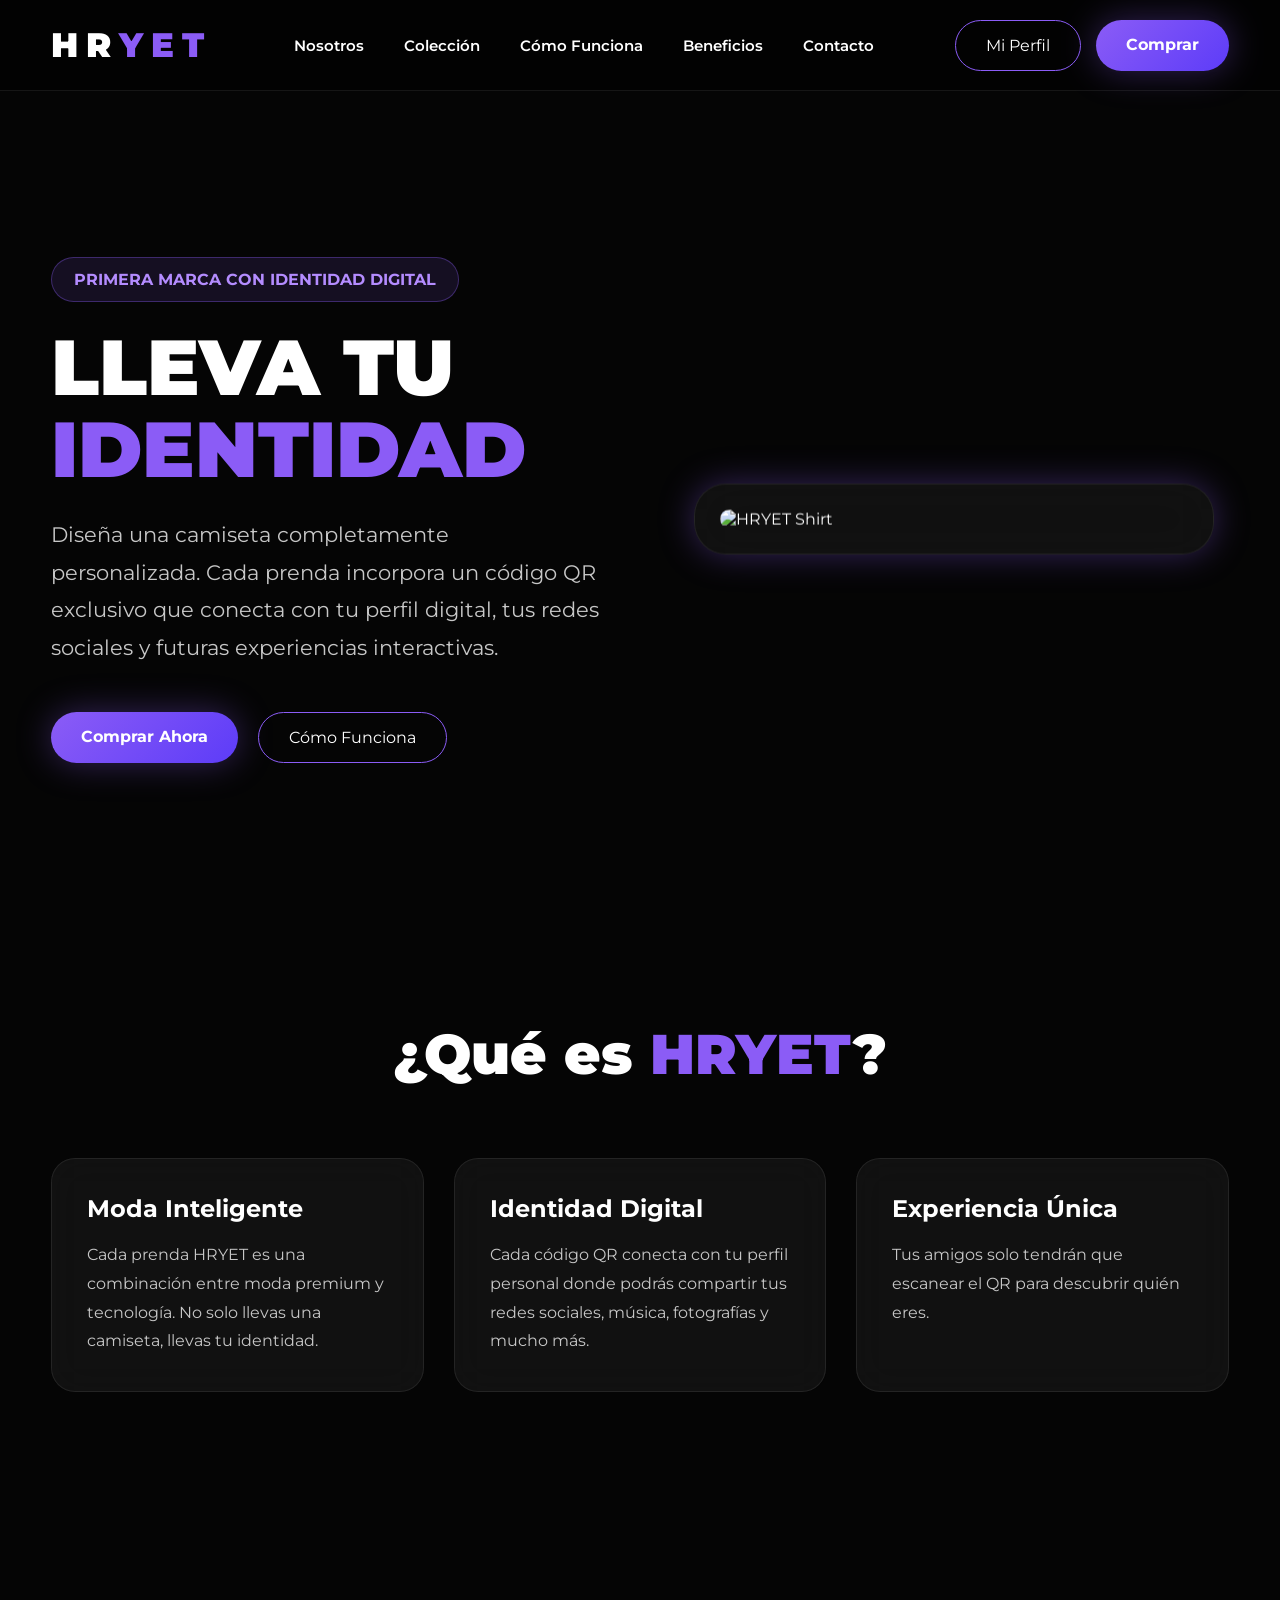
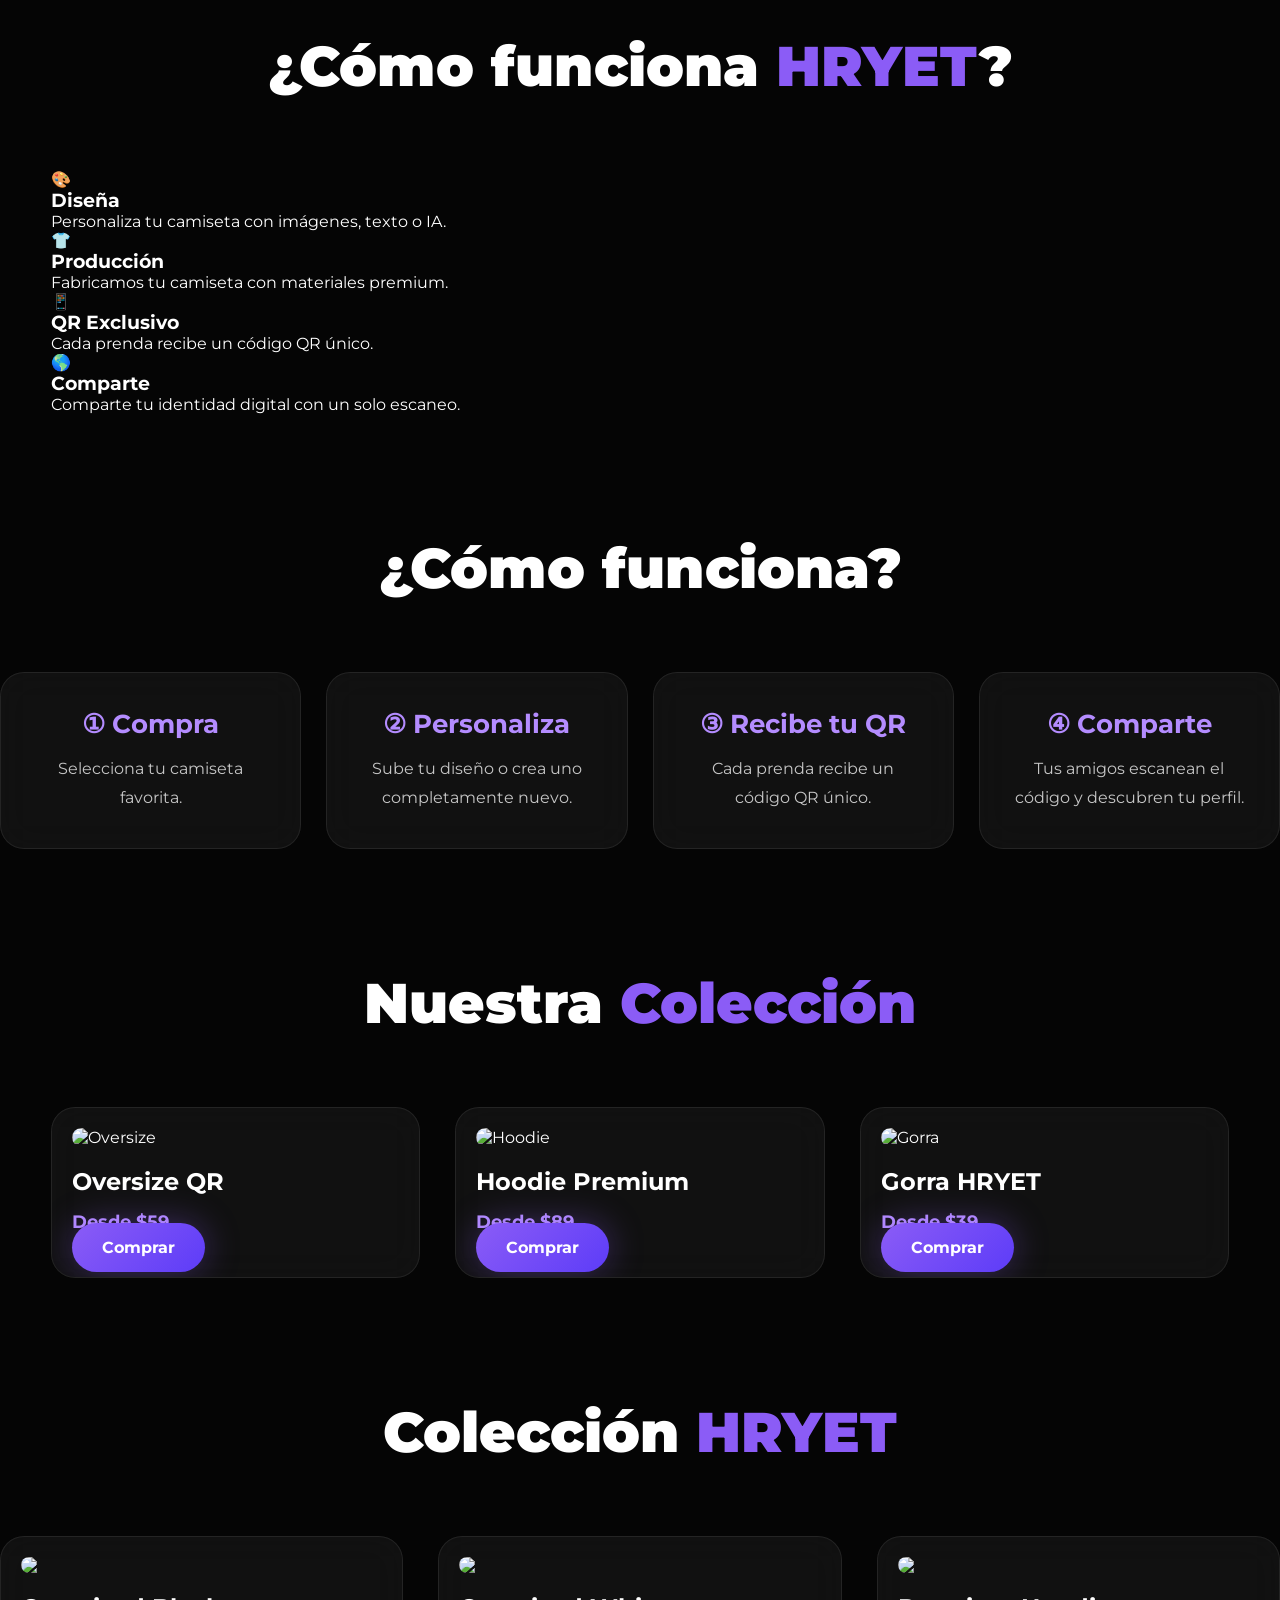
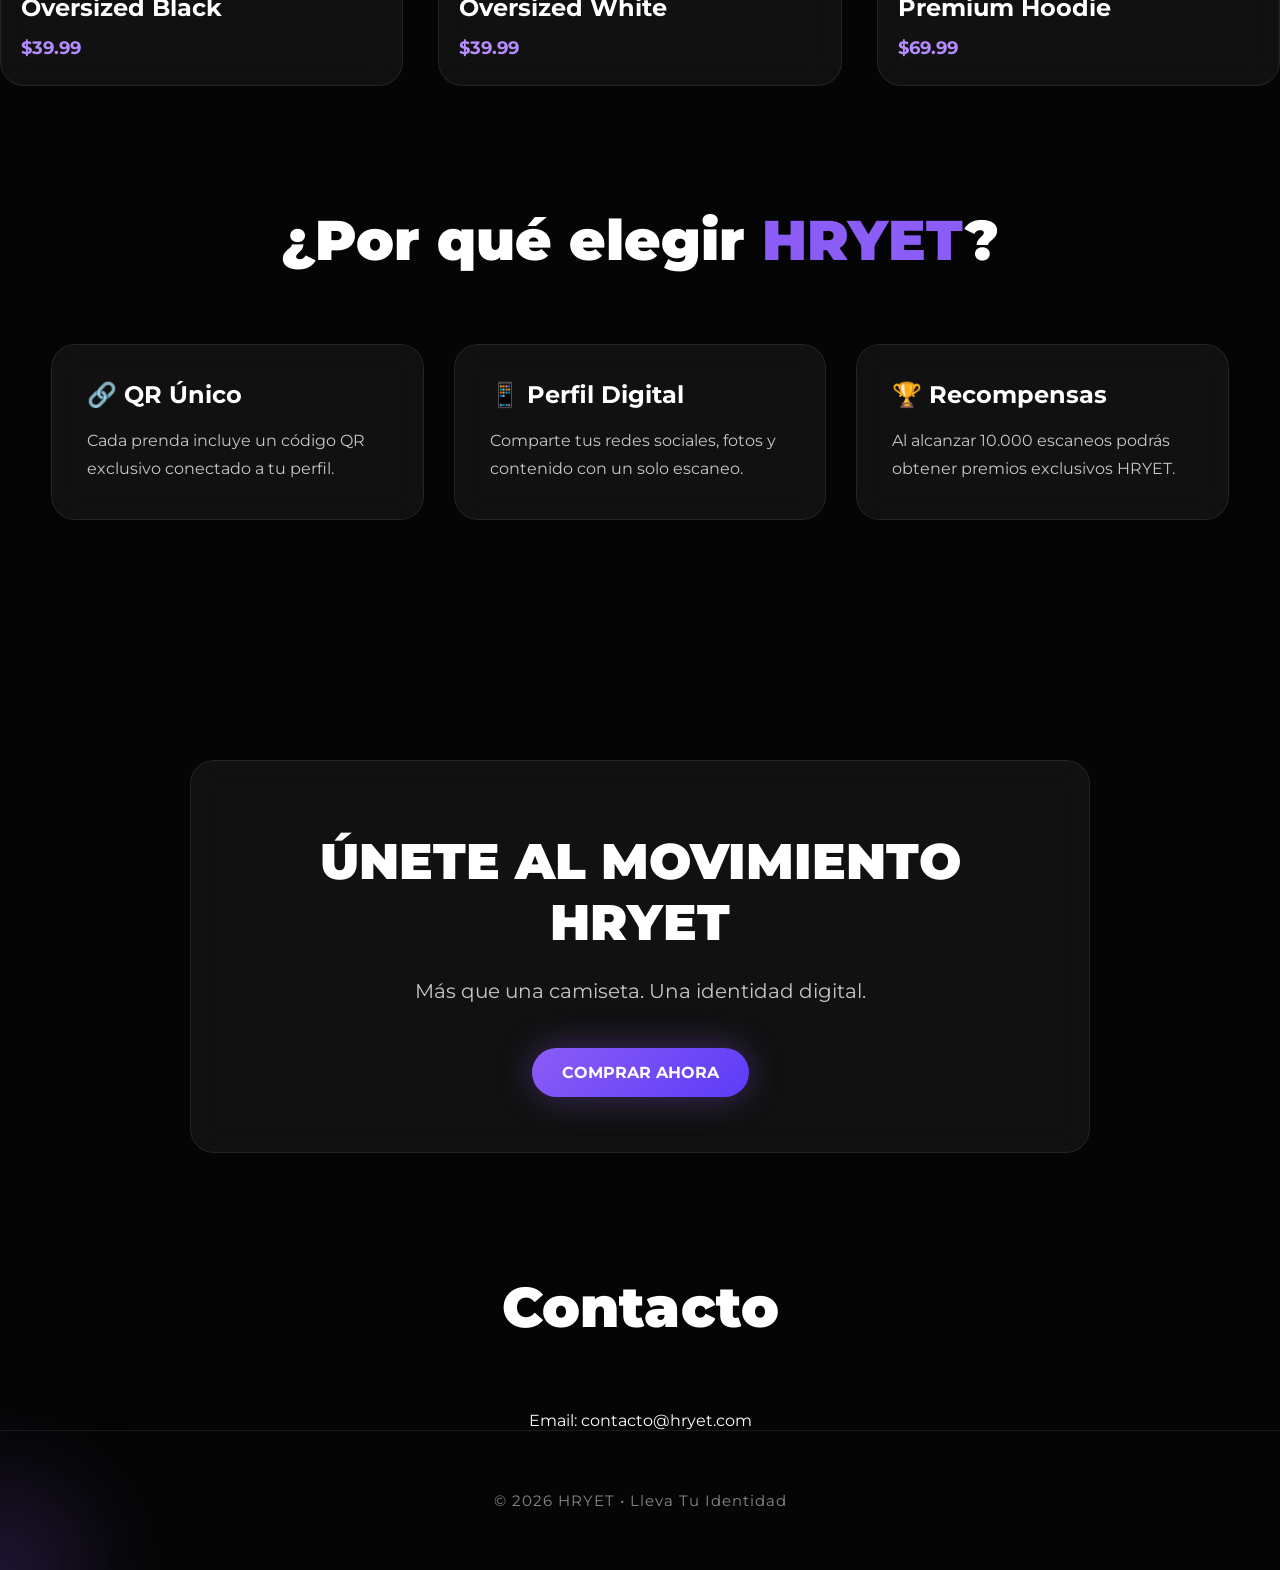
==== commit 7471ce7f: "Actualizar index.html" ====
--- a/index.html
+++ b/index.html
@@ -396,6 +396,61 @@
 <div class="container">
 
 <h2 class="title">
+Nuestra <span>Colección</span>
+</h2>
+
+<div class="products-grid">
+
+<div class="card">
+
+<img src="assets/images/shirt1.jpg" alt="Oversize">
+
+<h3>Oversize QR</h3>
+
+<p>Desde $59</p>
+
+<a href="pages/store.html" class="btn-primary">
+Comprar
+</a>
+
+</div>
+
+<div class="card">
+
+<img src="assets/images/hoodie.jpg" alt="Hoodie">
+
+<h3>Hoodie Premium</h3>
+
+<p>Desde $89</p>
+
+<a href="pages/store.html" class="btn-primary">
+Comprar
+</a>
+
+</div>
+
+<div class="card">
+
+<img src="assets/images/cap.jpg" alt="Gorra">
+
+<h3>Gorra HRYET</h3>
+
+<p>Desde $39</p>
+
+<a href="pages/store.html" class="btn-primary">
+Comprar
+</a>
+
+</div>
+
+</div>
+
+</div>
+
+</section>
+
+
+<h2 class="title">
 
 Colección <span>HRYET</span>
 
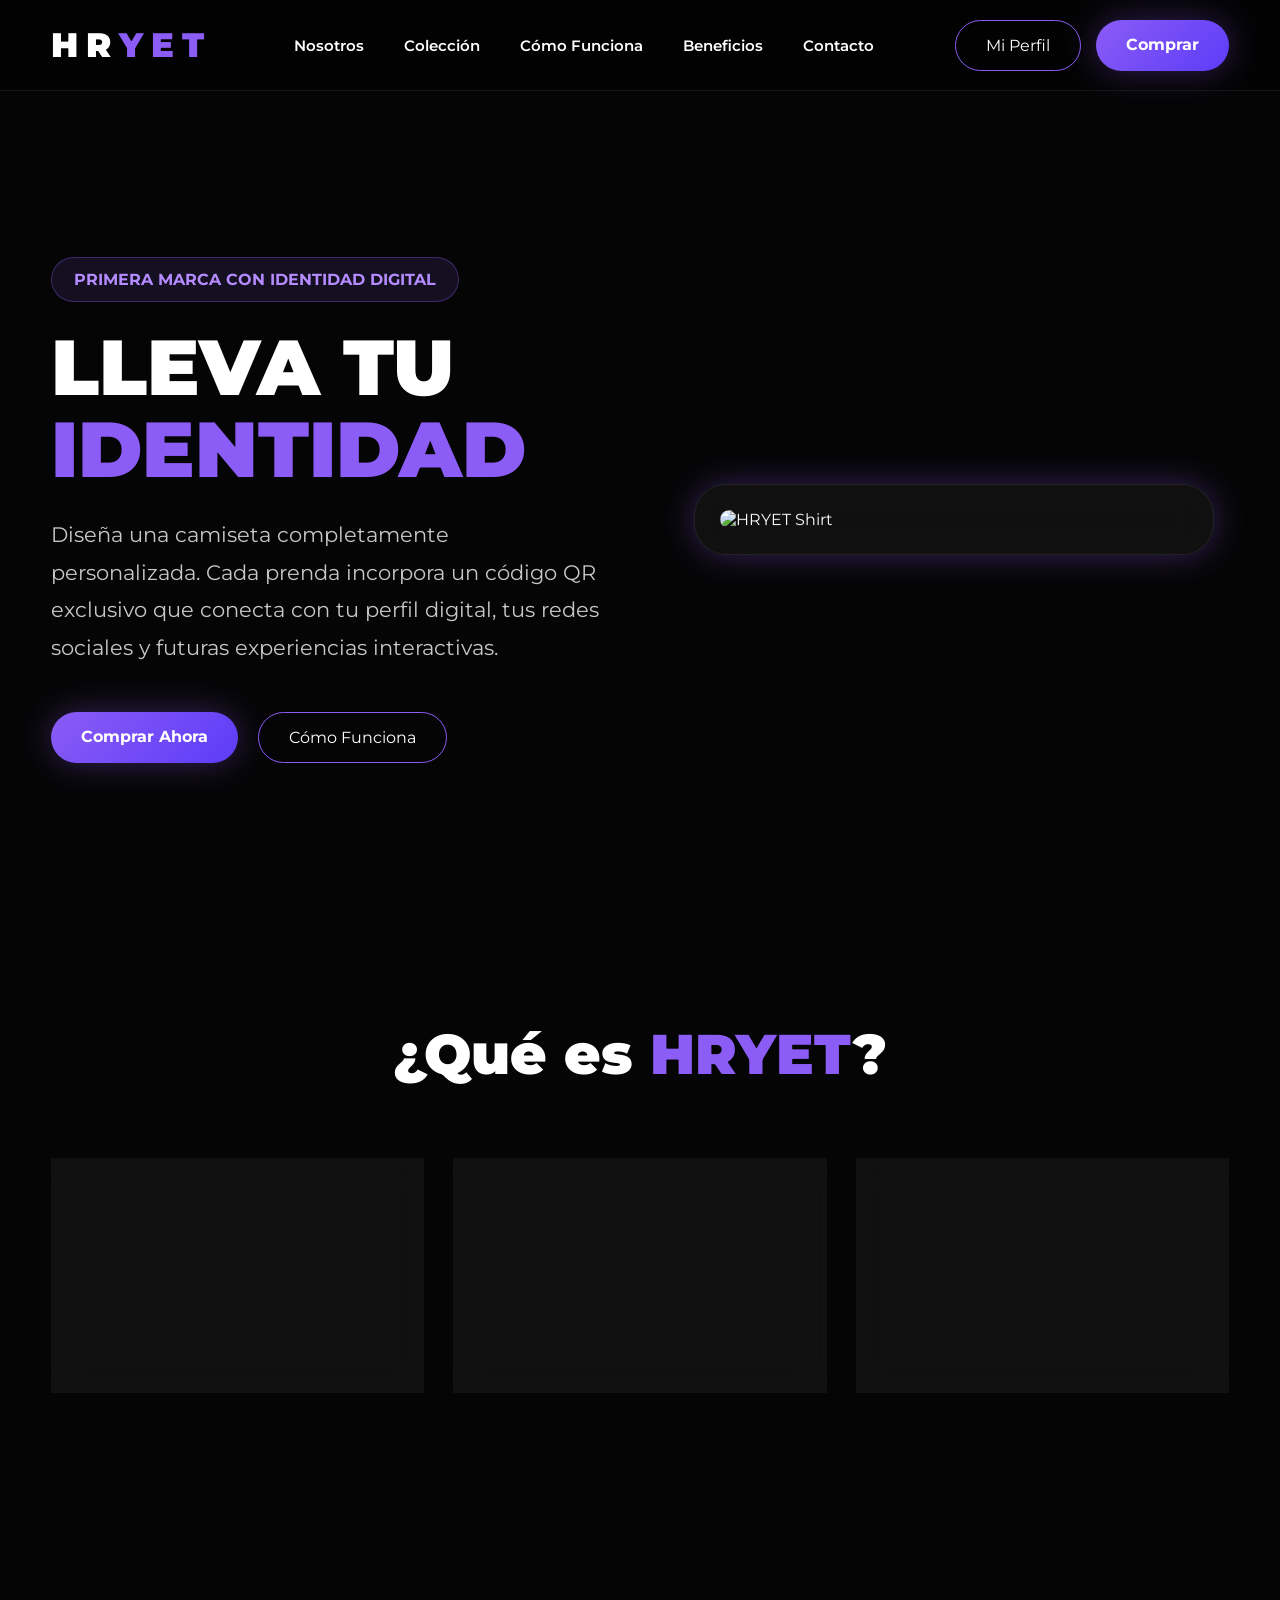
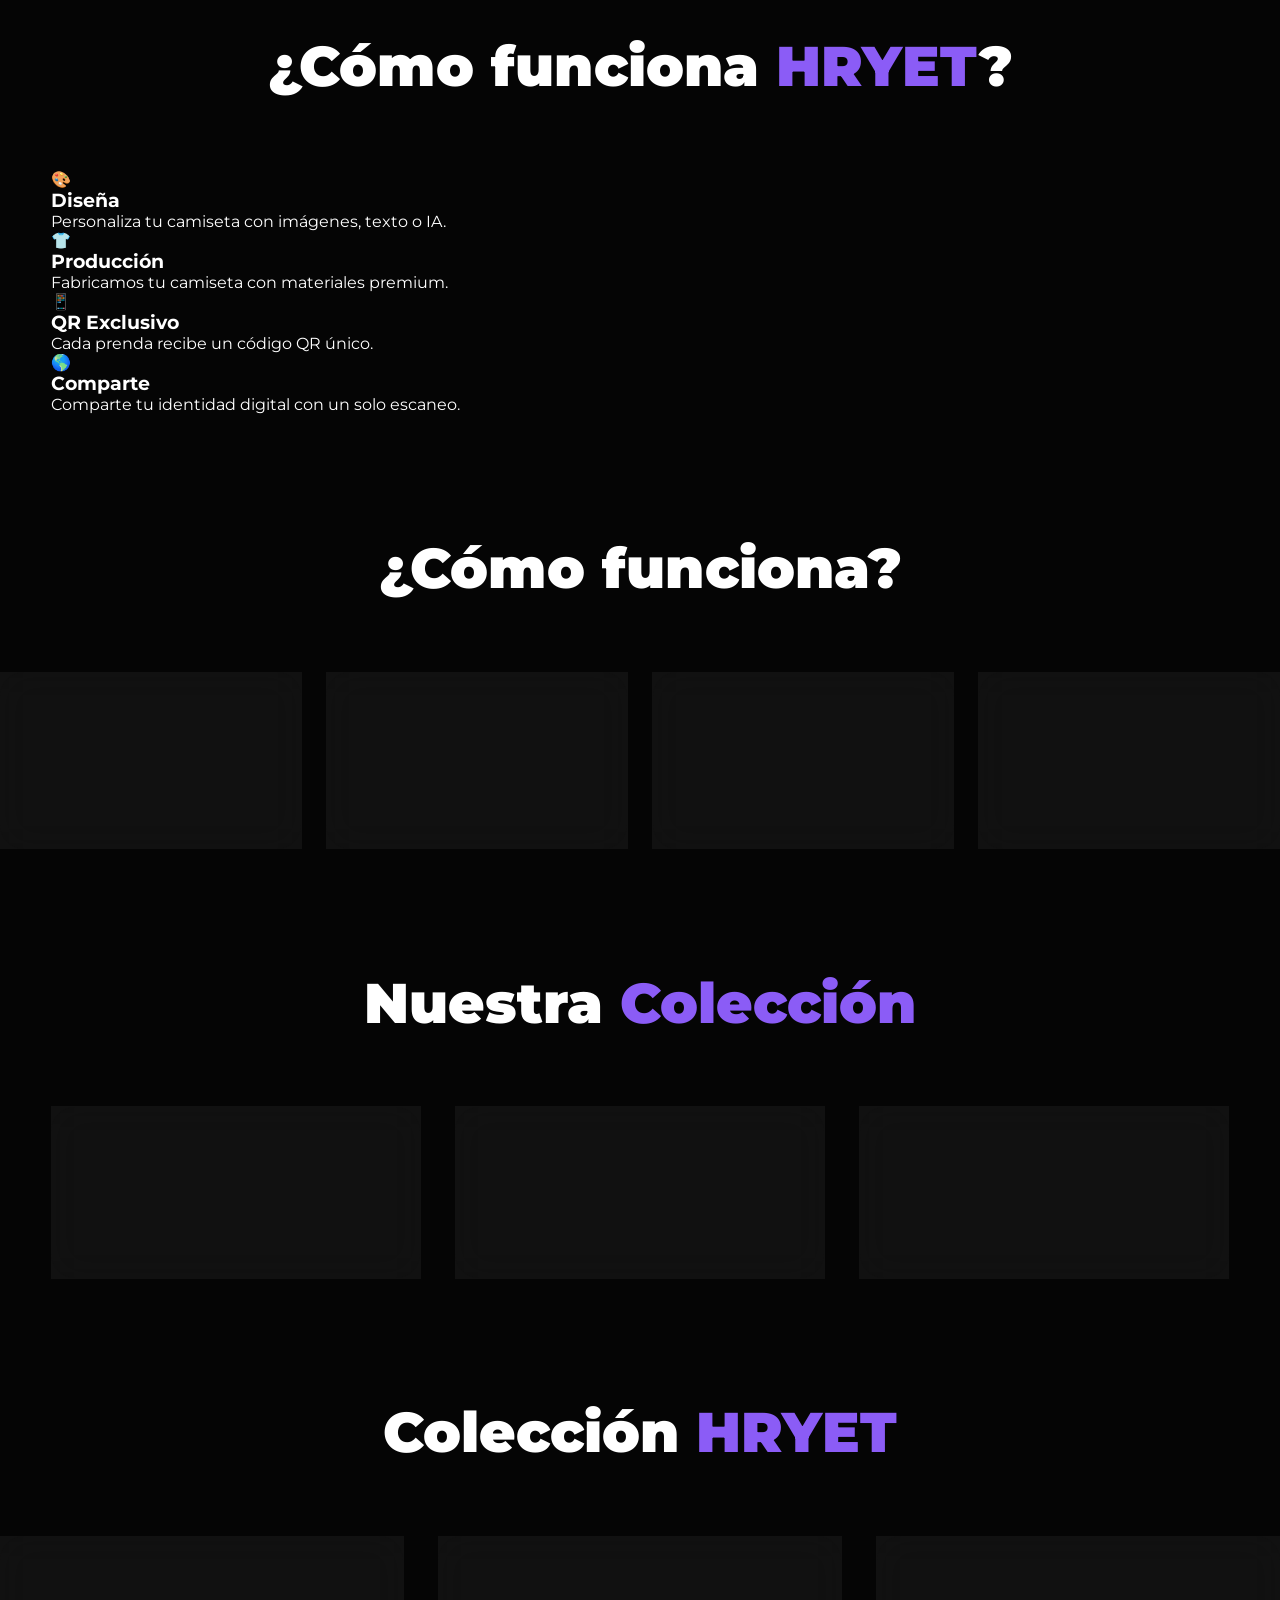
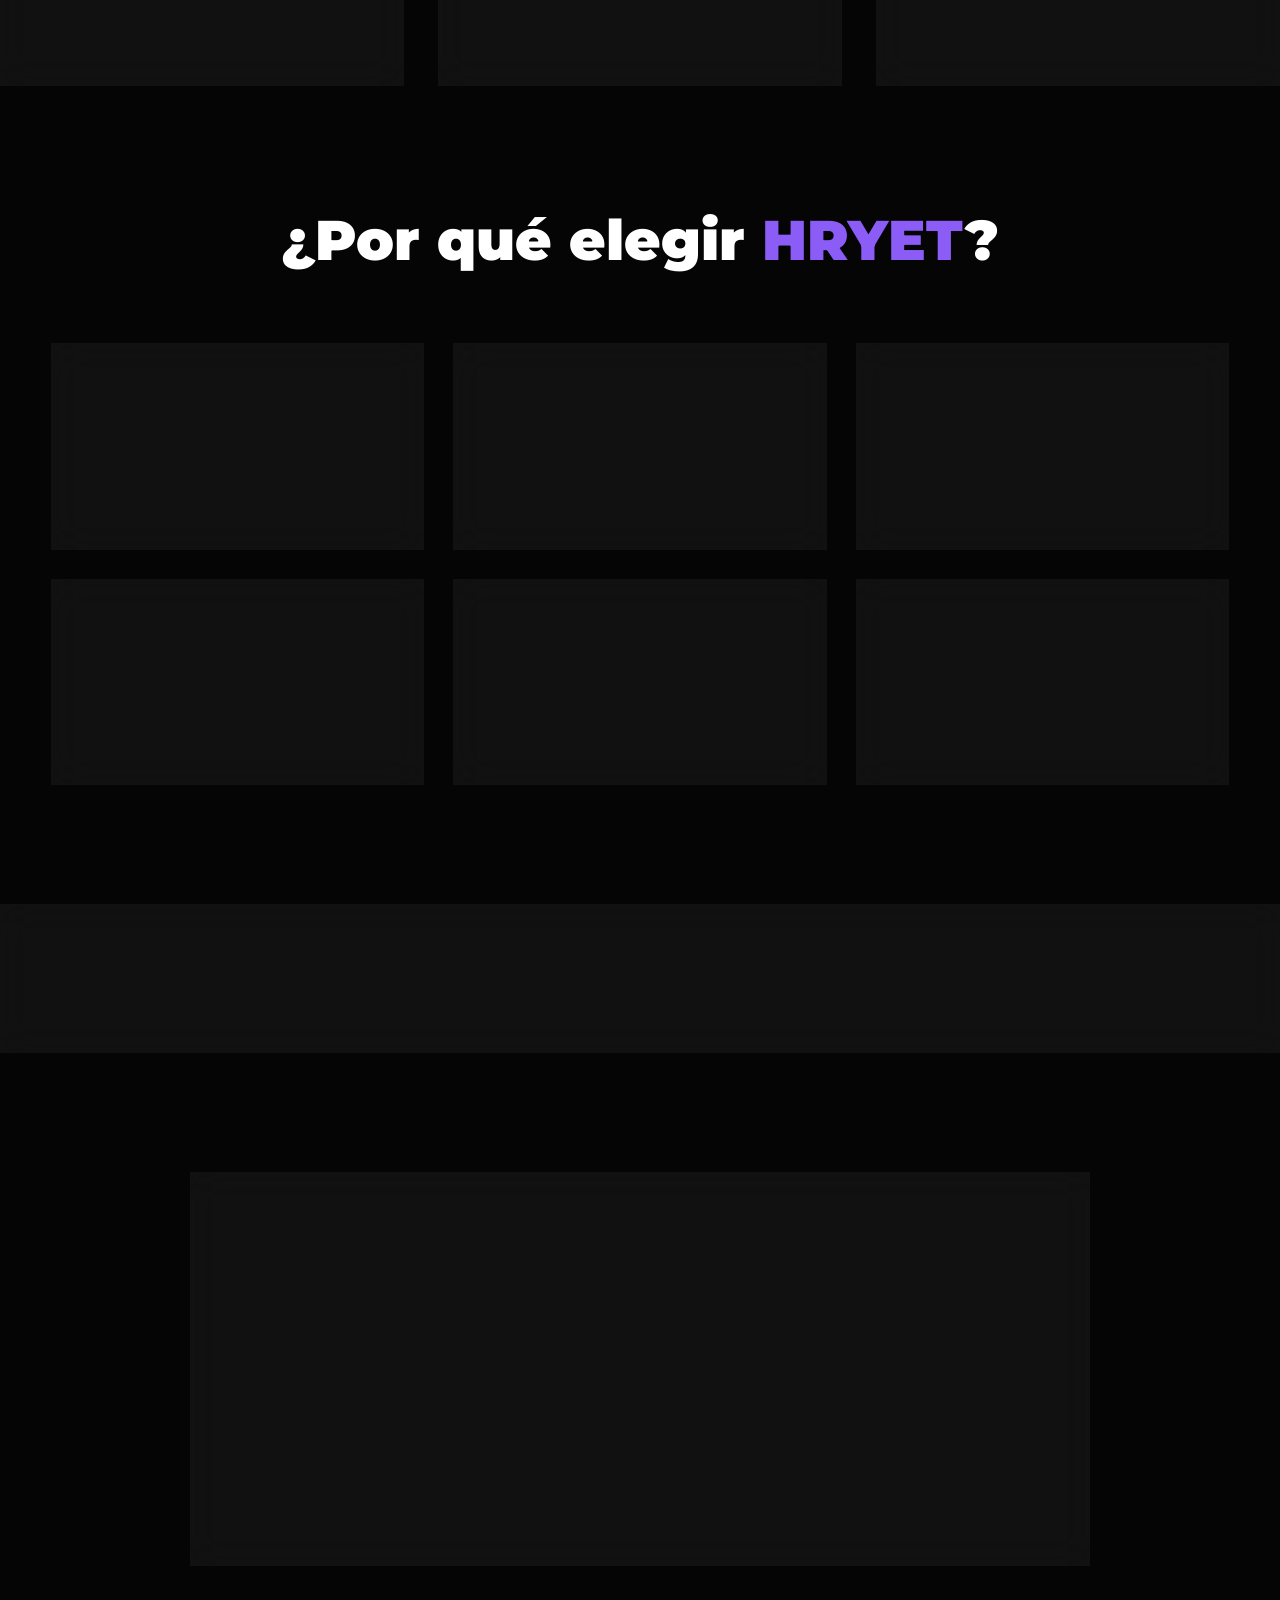
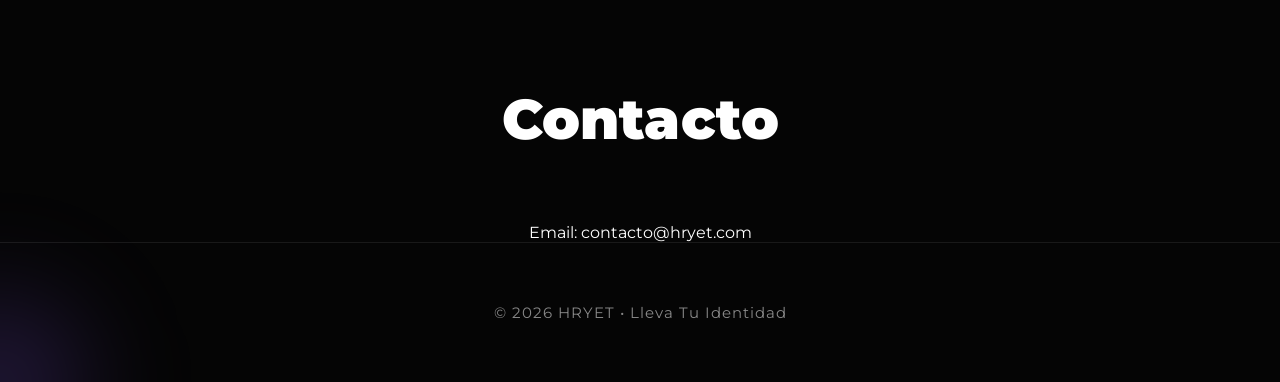
==== commit 9ac49e1c: "Actualizar index.html" ====
--- a/index.html
+++ b/index.html
@@ -510,14 +510,82 @@
 <div class="about-grid">
 
 <div class="card">
-<h3>🔗 QR Único</h3>
-<p>Cada prenda incluye un código QR exclusivo conectado a tu perfil.</p>
-</div>
-
-<div class="card">
-<h3>📱 Perfil Digital</h3>
-<p>Comparte tus redes sociales, fotos y contenido con un solo escaneo.</p>
-</div>
+
+<h3>🔗 QR Inteligente</h3>
+
+<p>
+
+Cada prenda incorpora un código QR exclusivo conectado a tu perfil digital.
+
+</p>
+
+</div>
+
+<div class="card">
+
+<h3>🎨 Personalización Total</h3>
+
+<p>
+
+Sube tus imágenes, colores y crea una prenda completamente única.
+
+</p>
+
+</div>
+
+<div class="card">
+
+<h3>📈 Estadísticas</h3>
+
+<p>
+
+Consulta visitas, escaneos, likes y crecimiento de tu perfil.
+
+</p>
+
+</div>
+
+<div class="card">
+
+<h3>🎁 Recompensas</h3>
+
+<p>
+
+Al alcanzar 10.000 escaneos podrás obtener prendas HRYET gratis.
+
+</p>
+
+</div>
+
+<div class="card">
+
+<h3>🌎 Identidad Digital</h3>
+
+<p>
+
+Comparte tus redes sociales, portafolio y contenido con un solo escaneo.
+
+</p>
+
+</div>
+
+<div class="card">
+
+<h3>🛡️ Calidad Premium</h3>
+
+<p>
+
+Fabricación con materiales de alta calidad y acabados de lujo.
+
+</p>
+
+</div>
+
+</div>
+
+</div>
+
+</section>
 
 <div class="card">
 <h3>🏆 Recompensas</h3>
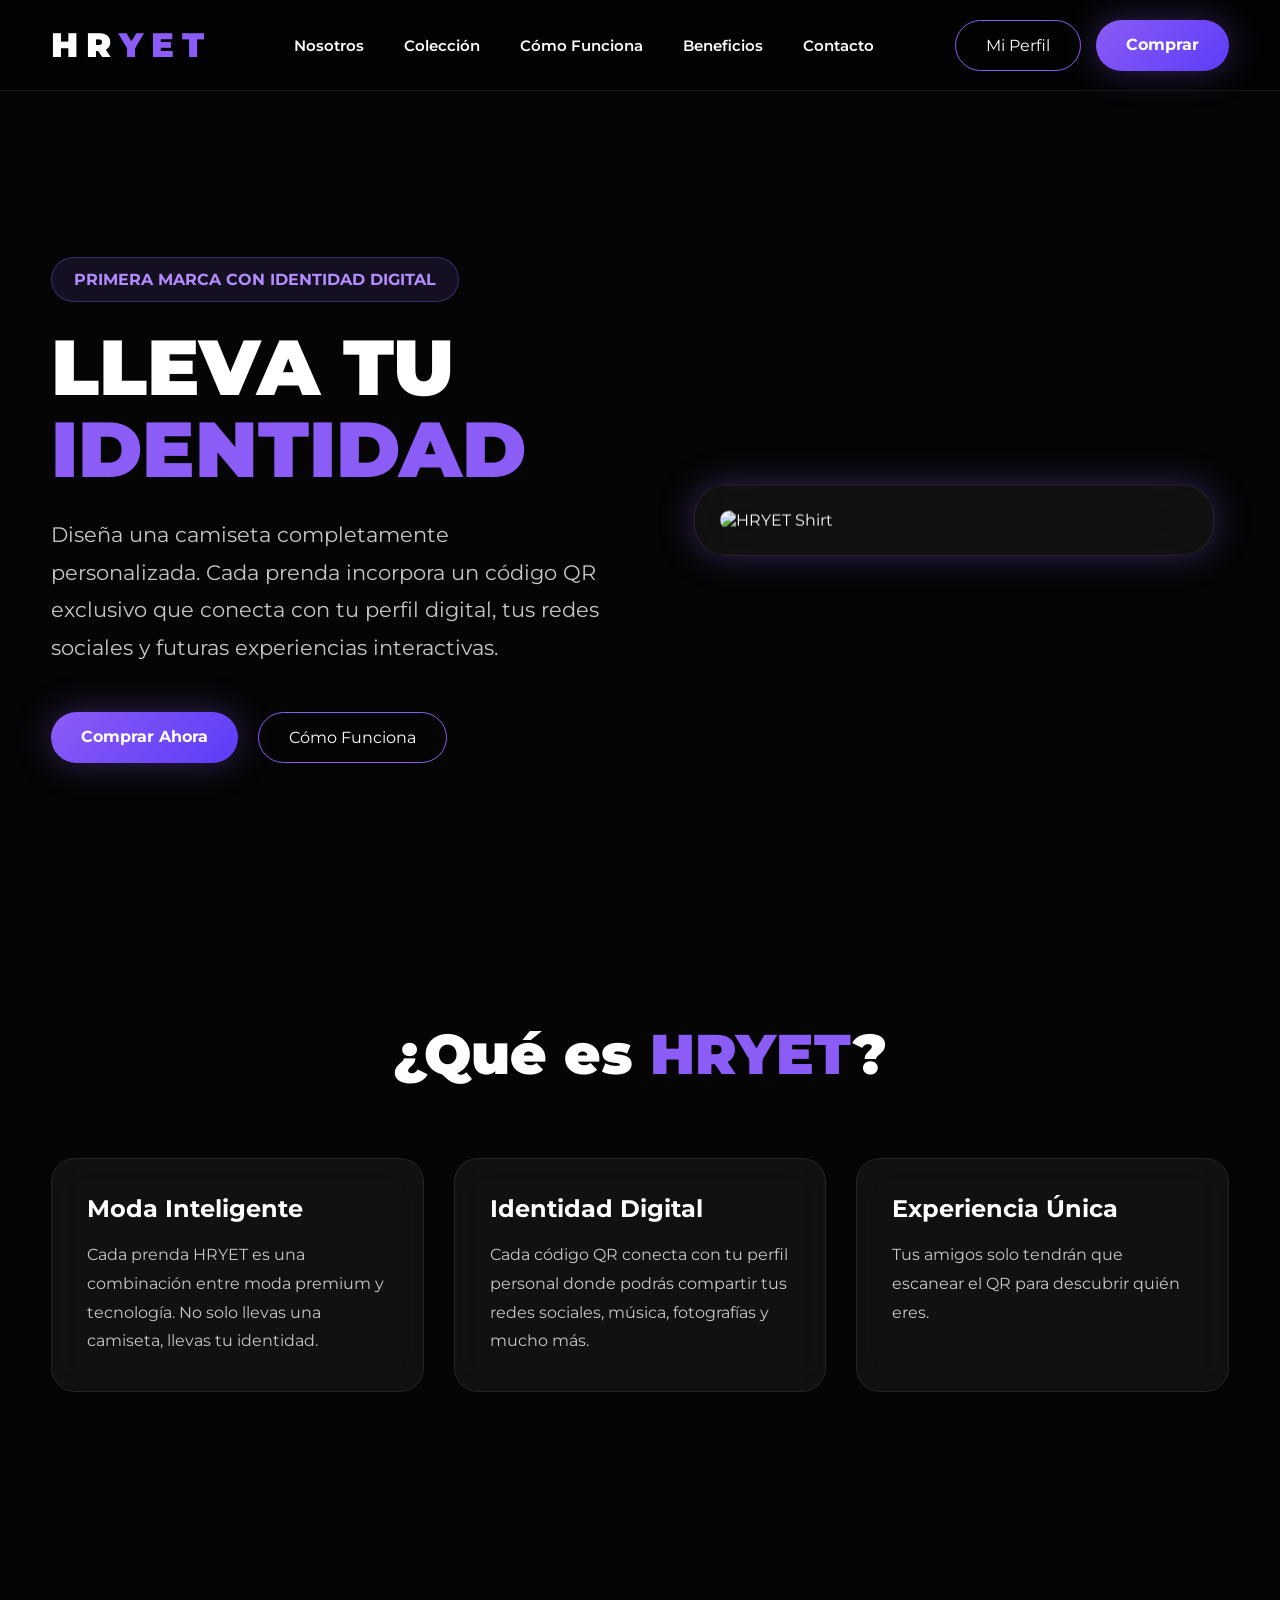
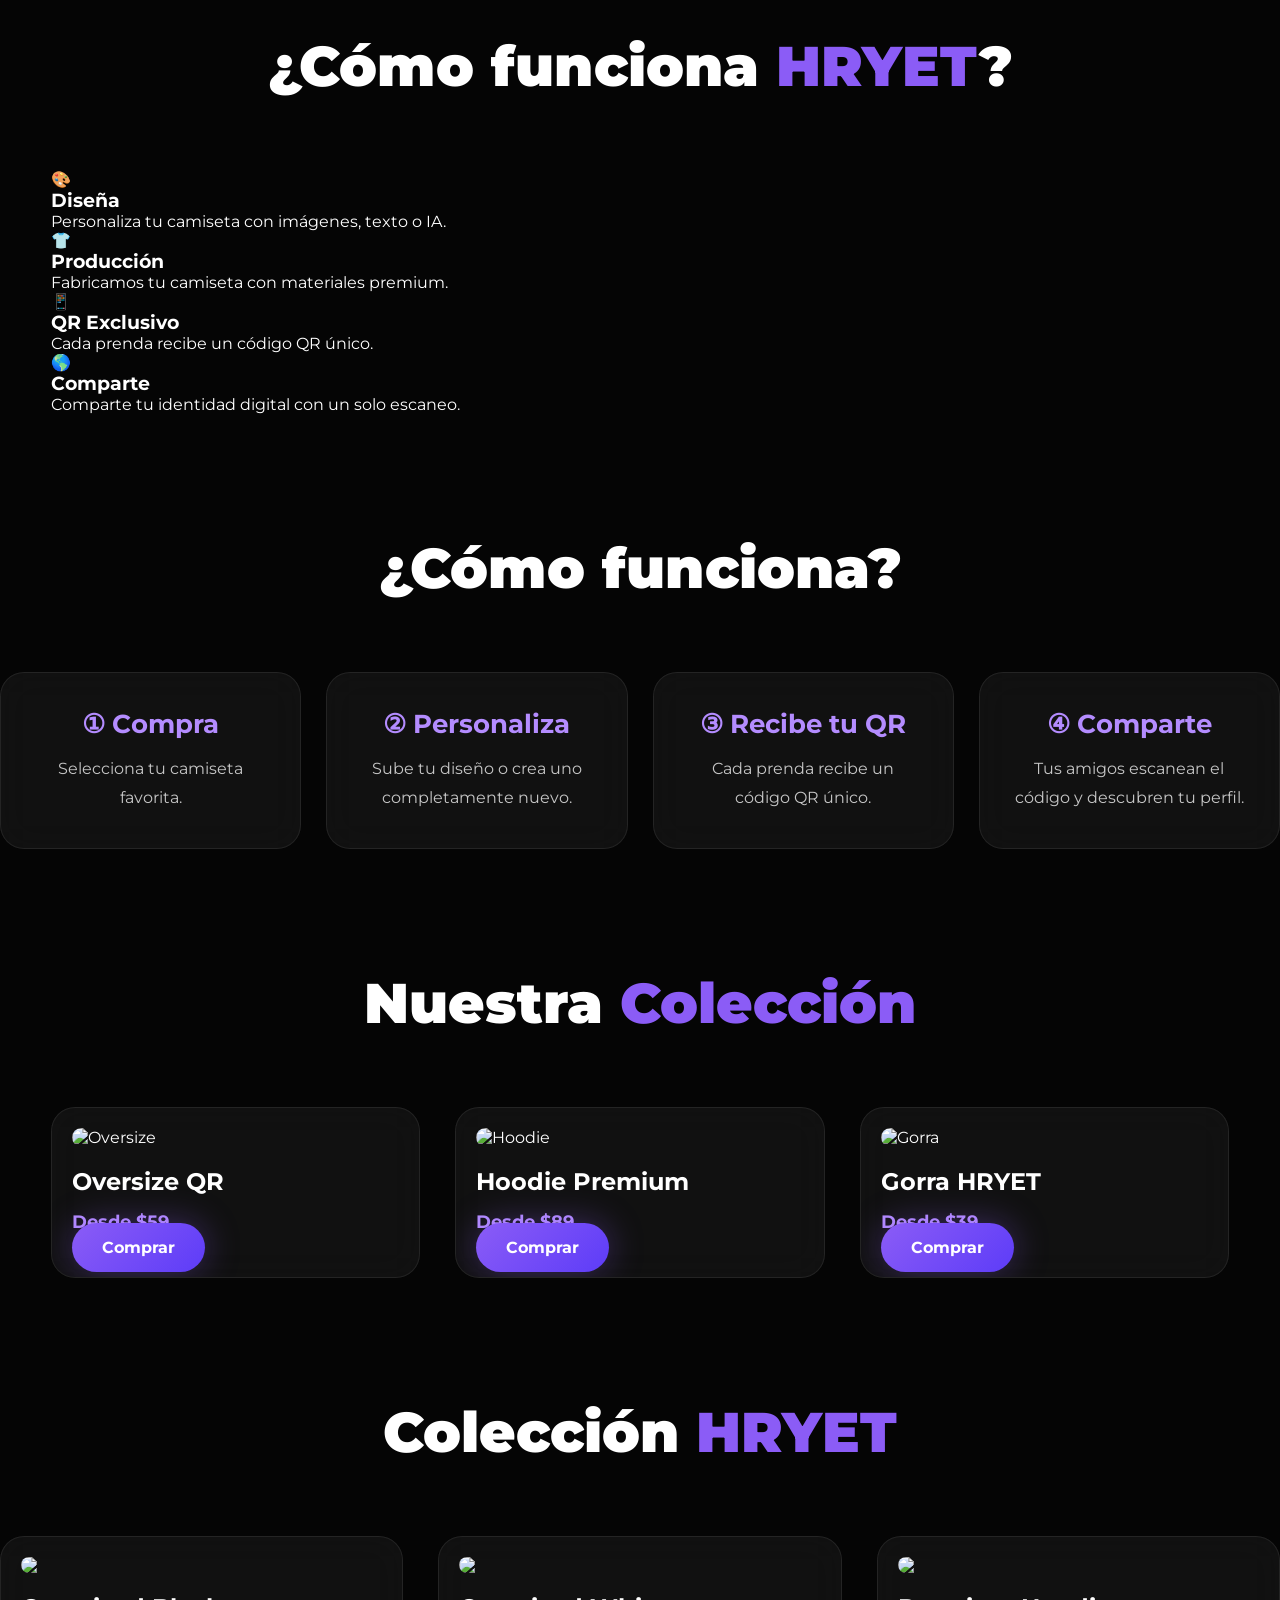
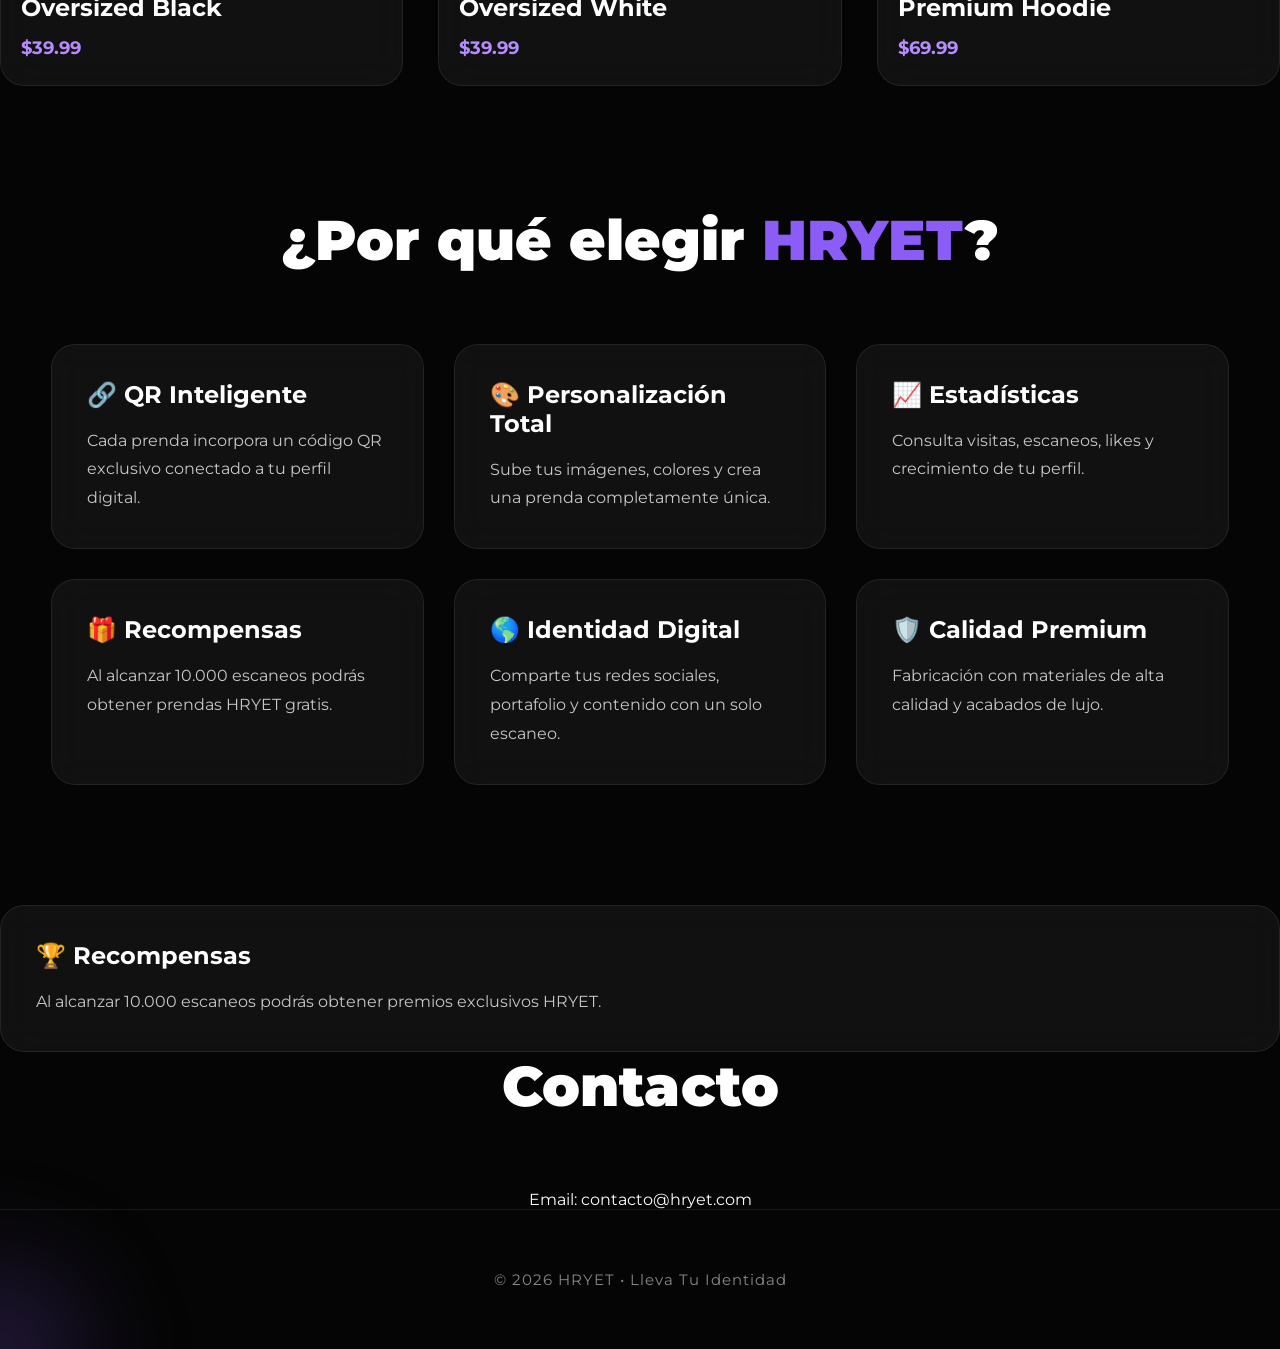
==== commit 0ae47ae5: "Actualizar index.html" ====
--- a/index.html
+++ b/index.html
@@ -602,52 +602,22 @@
 CTA
 ========================= -->
 
-<section id="cta">
-
-<div class="container card">
-
-<h2>
-
-ÚNETE AL MOVIMIENTO HRYET
+</section>
+
+<!-- =========================
+CONTACTO
+========================= -->
+
+<section id="contact">
+
+<div class="container">
+
+<h2 class="title">
+
+Contacto
 
 </h2>
 
-<p>
-
-Más que una camiseta.
-
-Una identidad digital.
-
-</p>
-
-<br>
-
-<a href="pages/store.html"
-
-class="btn-primary">
-
-COMPRAR AHORA
-
-</a>
-
-</div>
-
-</section>
-
-<!-- =========================
-CONTACTO
-========================= -->
-
-<section id="contact">
-
-<div class="container">
-
-<h2 class="title">
-
-Contacto
-
-</h2>
-
 <p style="text-align:center">
 
 Email: contacto@hryet.com
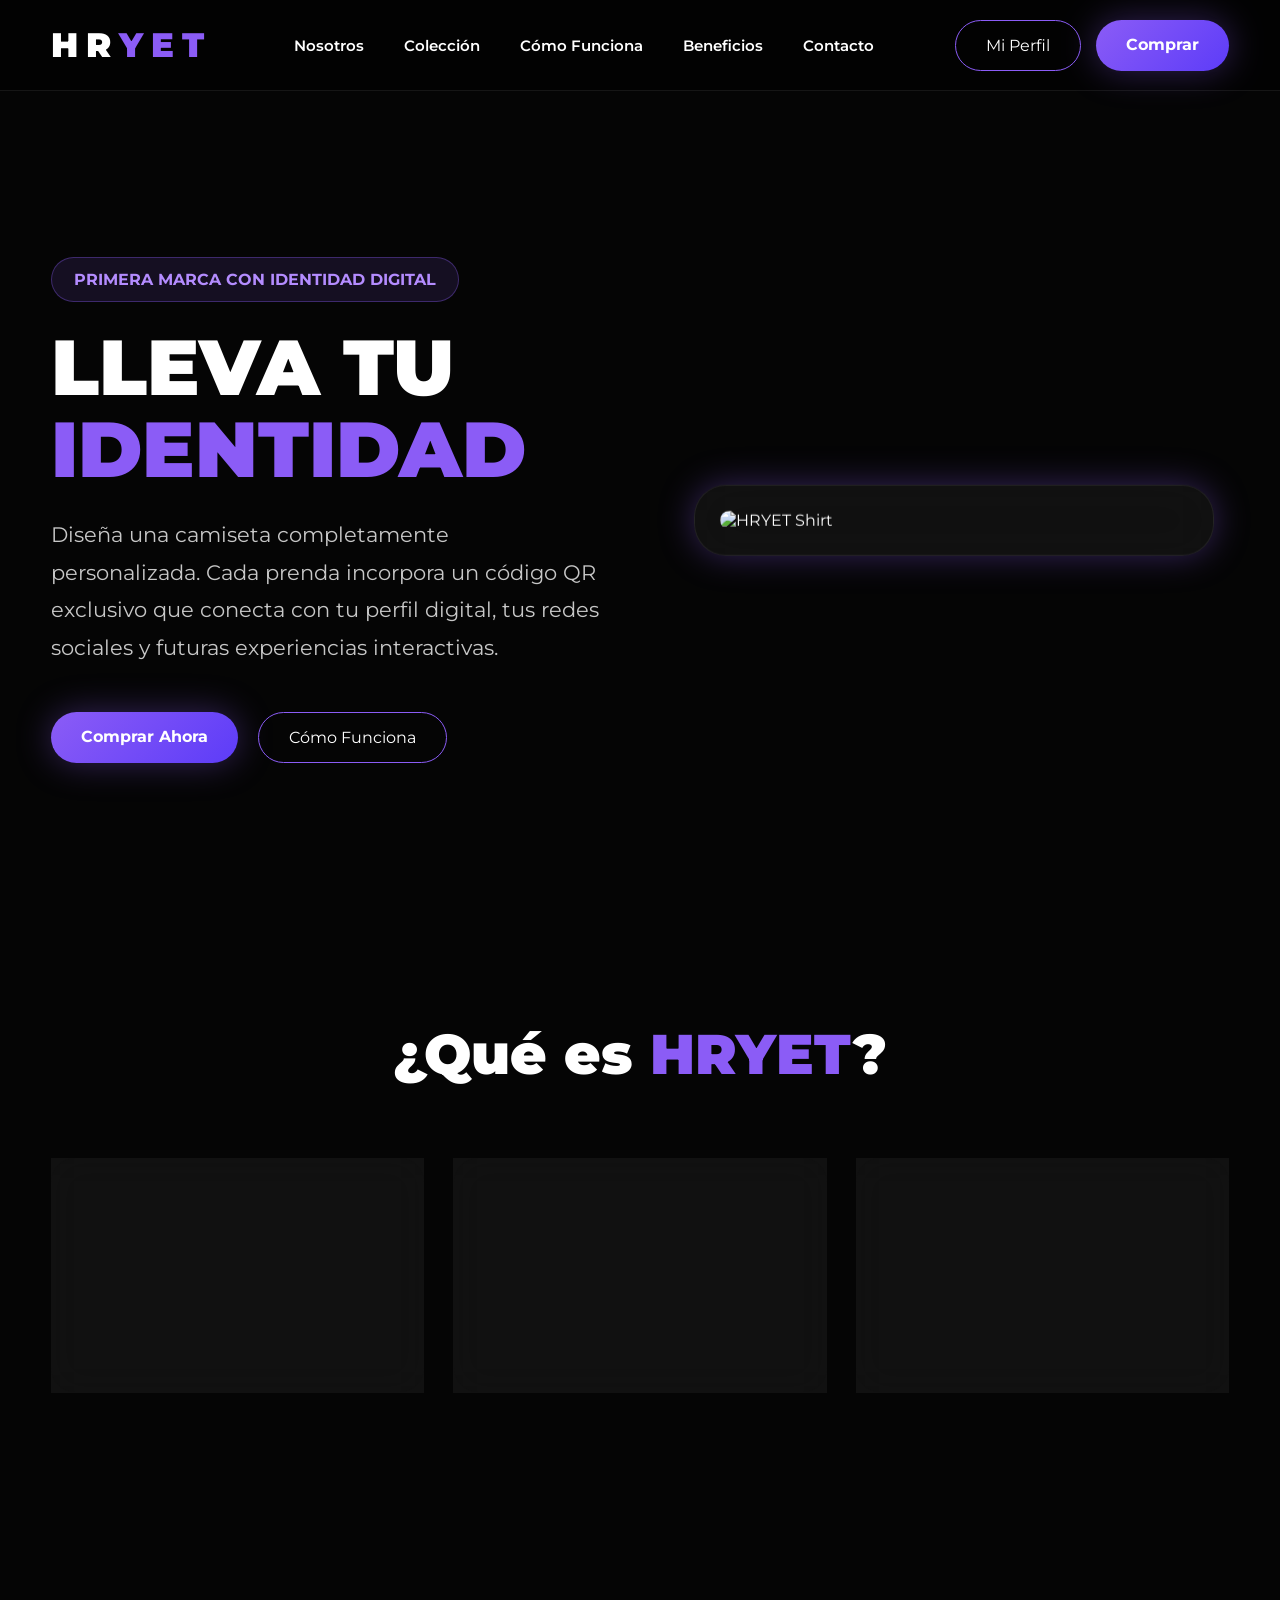
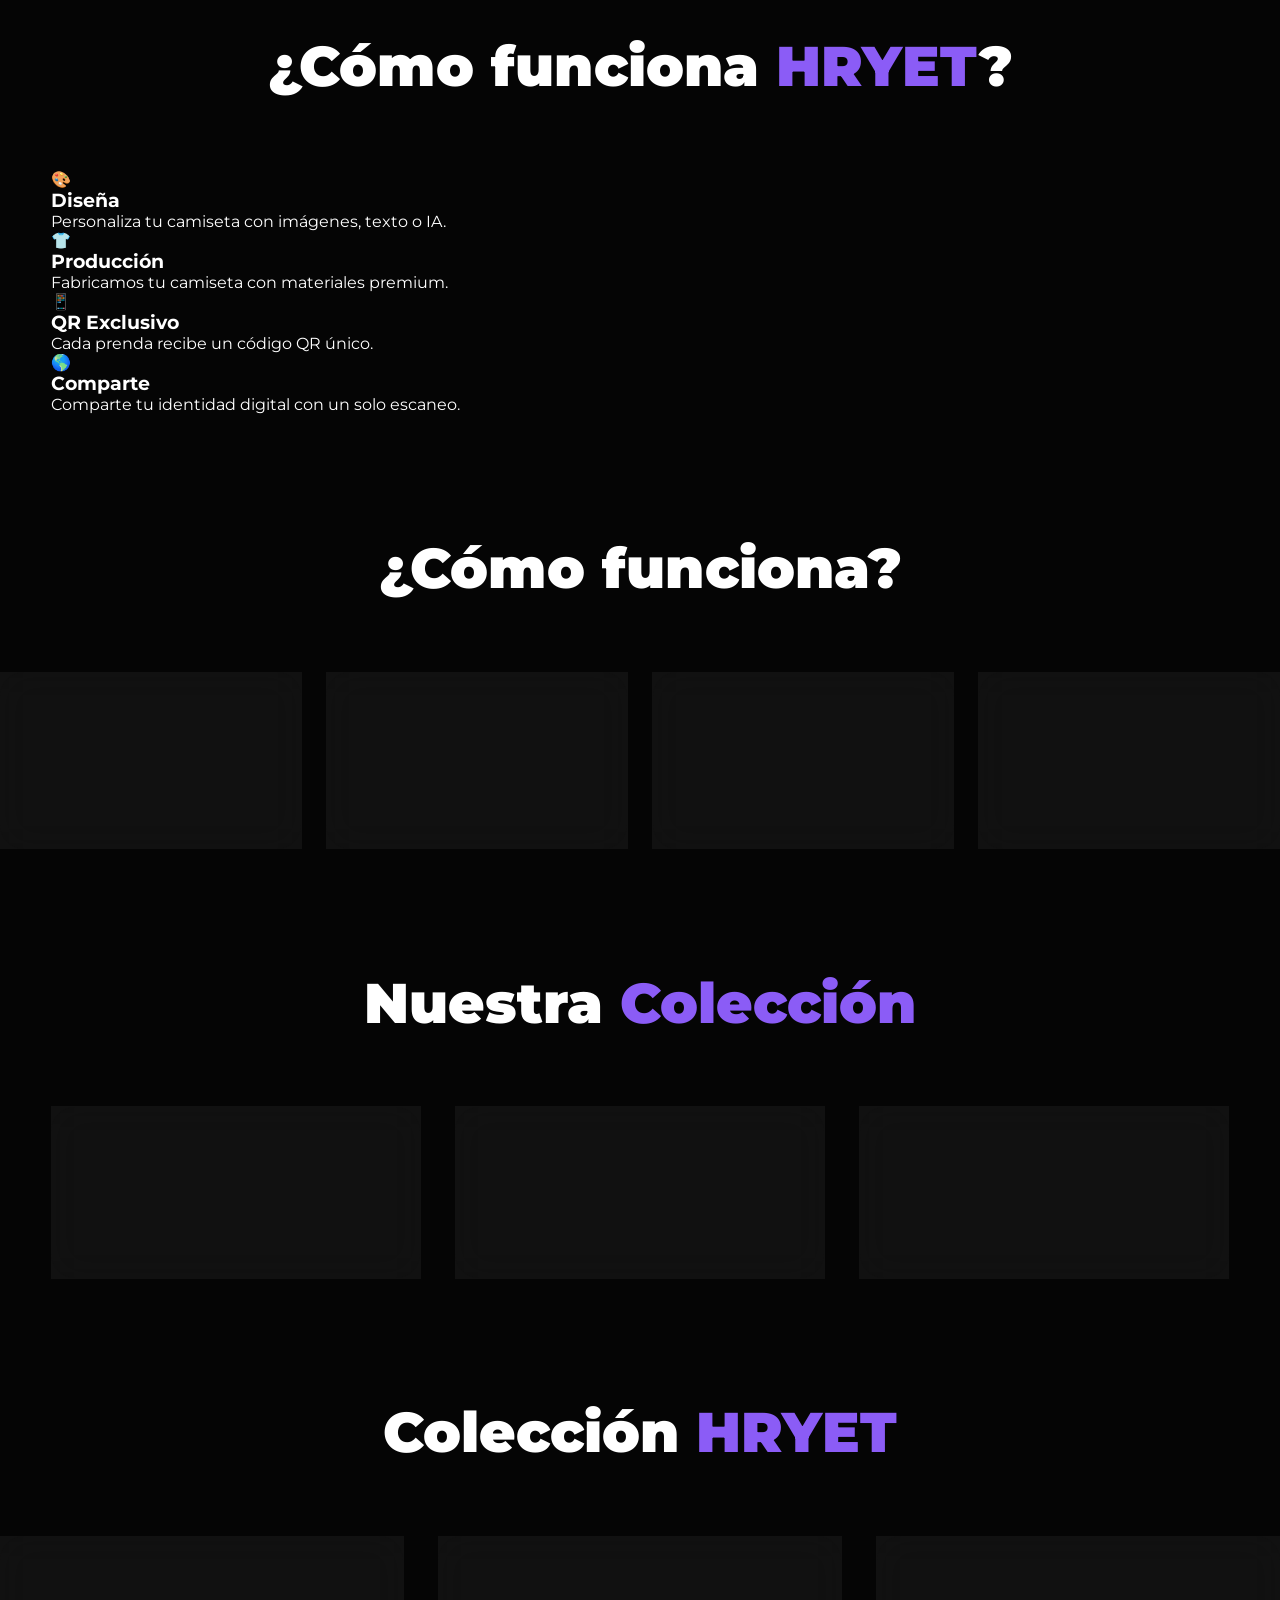
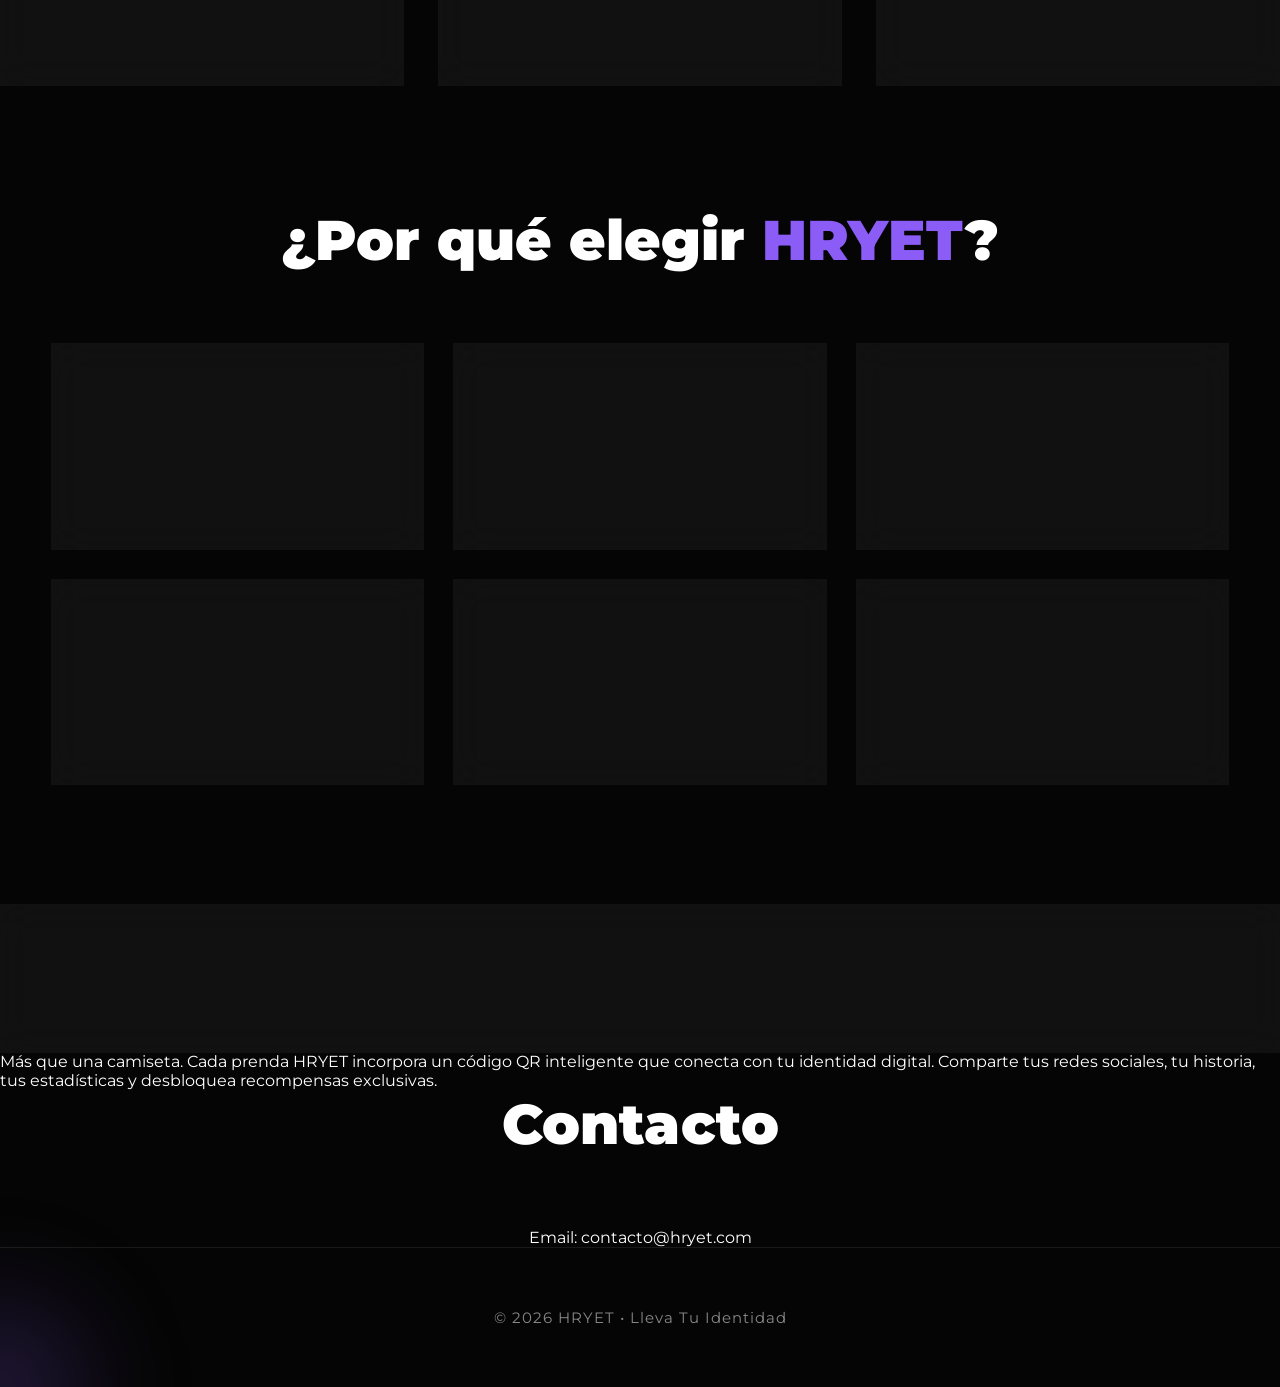
==== commit 9c5925df: "Actualizar index.html" ====
--- a/index.html
+++ b/index.html
@@ -595,7 +595,15 @@
 </div>
 
 </div>
-
+<p class="section-description">
+
+Más que una camiseta.
+
+Cada prenda HRYET incorpora un código QR inteligente que conecta con tu identidad digital.
+
+Comparte tus redes sociales, tu historia, tus estadísticas y desbloquea recompensas exclusivas.
+
+</p>
 </section>
 
 <!-- =========================
--- a/css/style.css
+++ b/css/style.css
@@ -1041,4 +1041,101 @@
 
 }
 
+}
+/* ==========================
+CTA FINAL
+========================== */
+
+.cta-box{
+
+display:flex;
+
+align-items:center;
+
+justify-content:space-between;
+
+gap:60px;
+
+padding:70px;
+
+border-radius:30px;
+
+background:linear-gradient(145deg,#0d0d0d,#171717);
+
+border:1px solid rgba(139,92,246,.25);
+
+box-shadow:0 0 45px rgba(139,92,246,.25);
+
+overflow:hidden;
+
+}
+
+.cta-text{
+
+flex:1;
+
+}
+
+.cta-text h2{
+
+font-size:58px;
+
+margin-bottom:20px;
+
+}
+
+.cta-text h2 span{
+
+color:#8B5CF6;
+
+}
+
+.cta-text p{
+
+font-size:20px;
+
+line-height:1.8;
+
+margin-bottom:35px;
+
+color:#cfcfcf;
+
+max-width:600px;
+
+}
+
+.cta-image{
+
+flex:1;
+
+display:flex;
+
+justify-content:center;
+
+}
+
+.cta-image img{
+
+width:100%;
+
+max-width:450px;
+
+filter:drop-shadow(0 0 40px rgba(139,92,246,.5));
+
+animation:floatHero 5s ease-in-out infinite;
+
+}
+
+@media(max-width:992px){
+
+.cta-box{
+
+flex-direction:column;
+
+text-align:center;
+
+padding:45px;
+
+}
+
 }
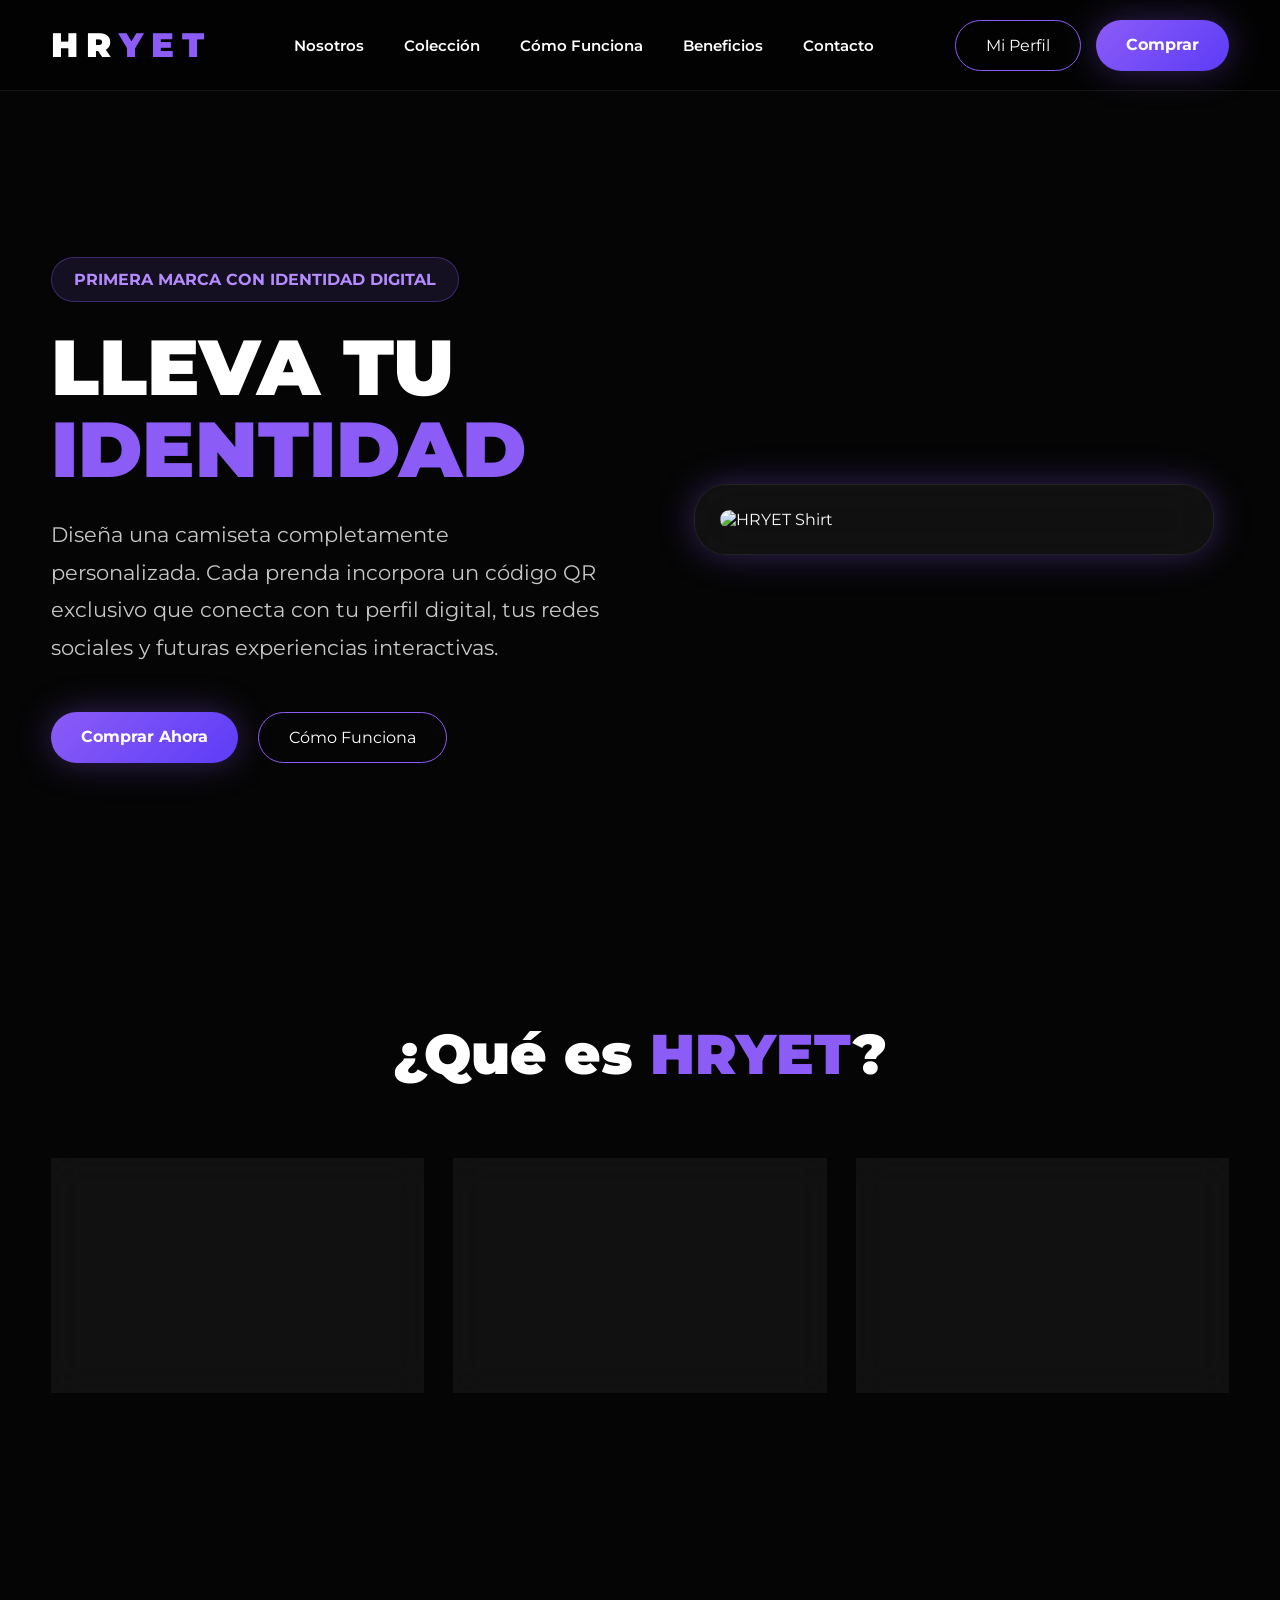
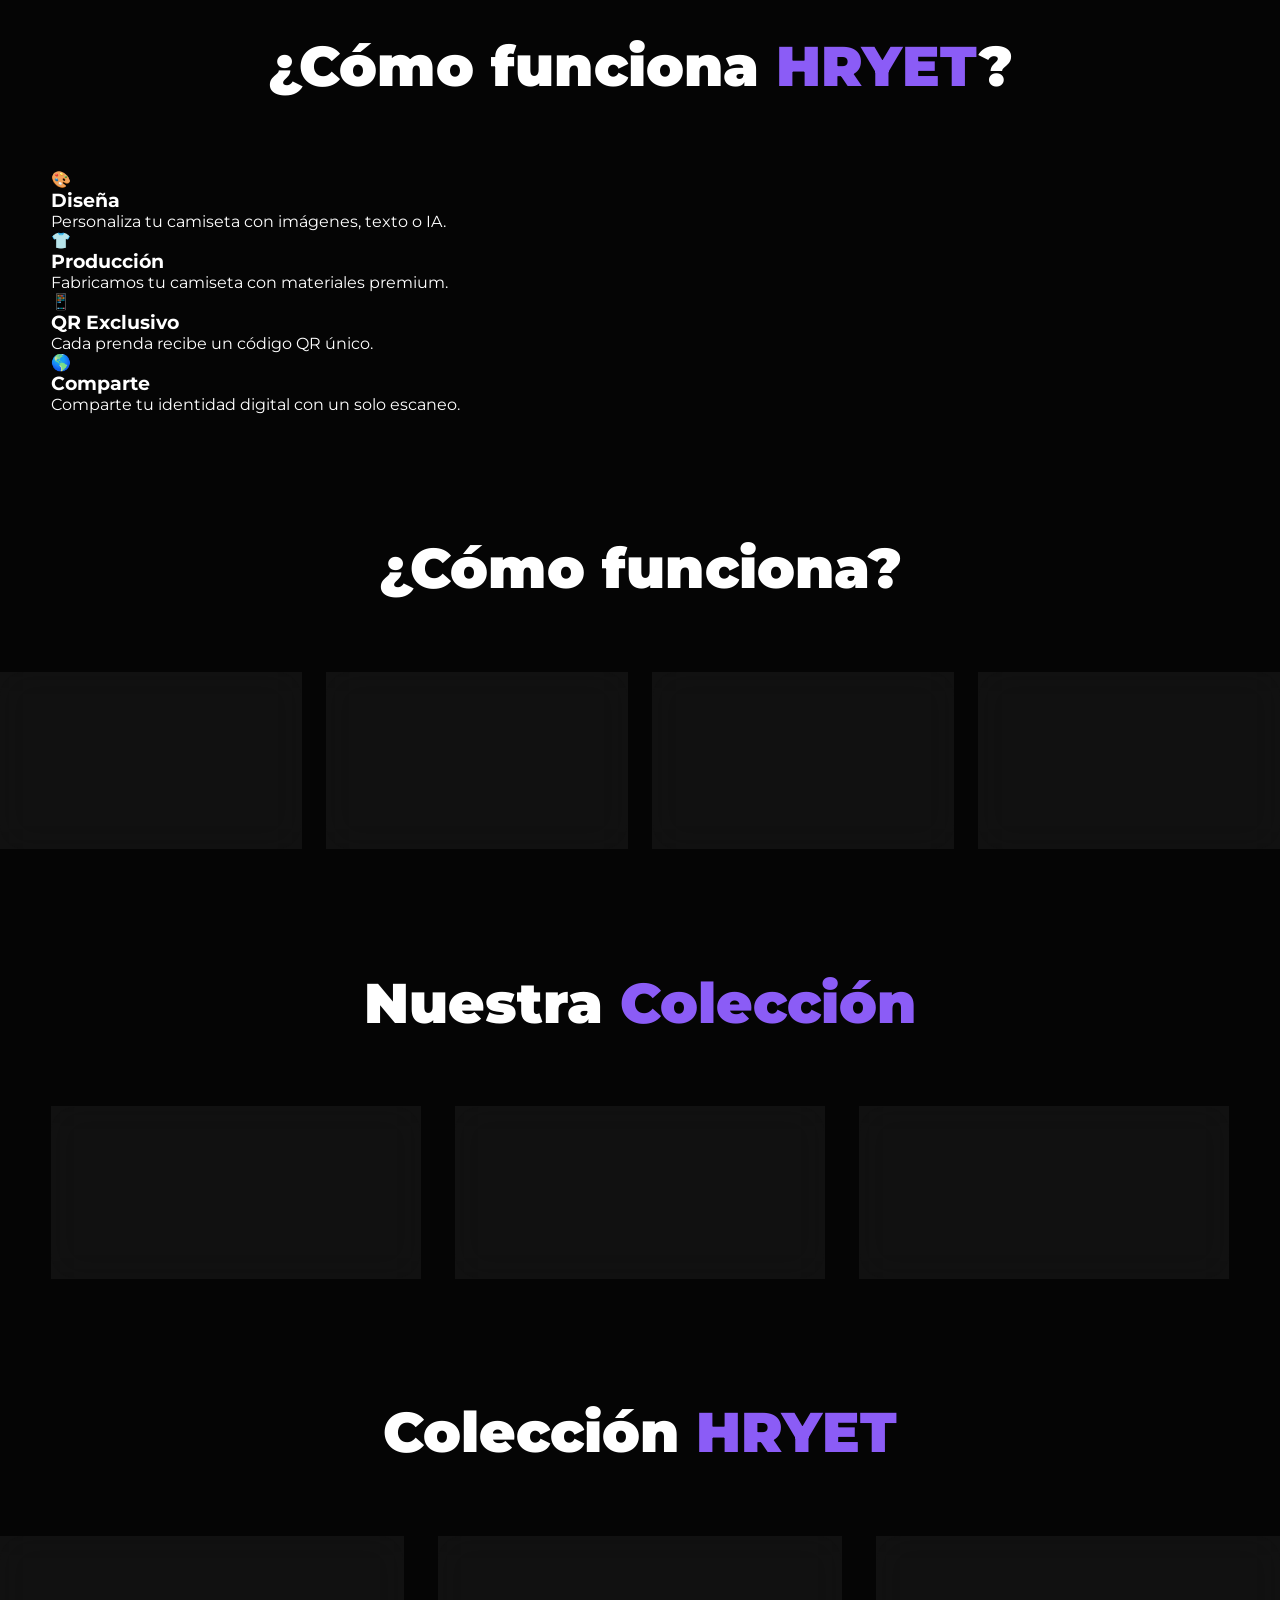
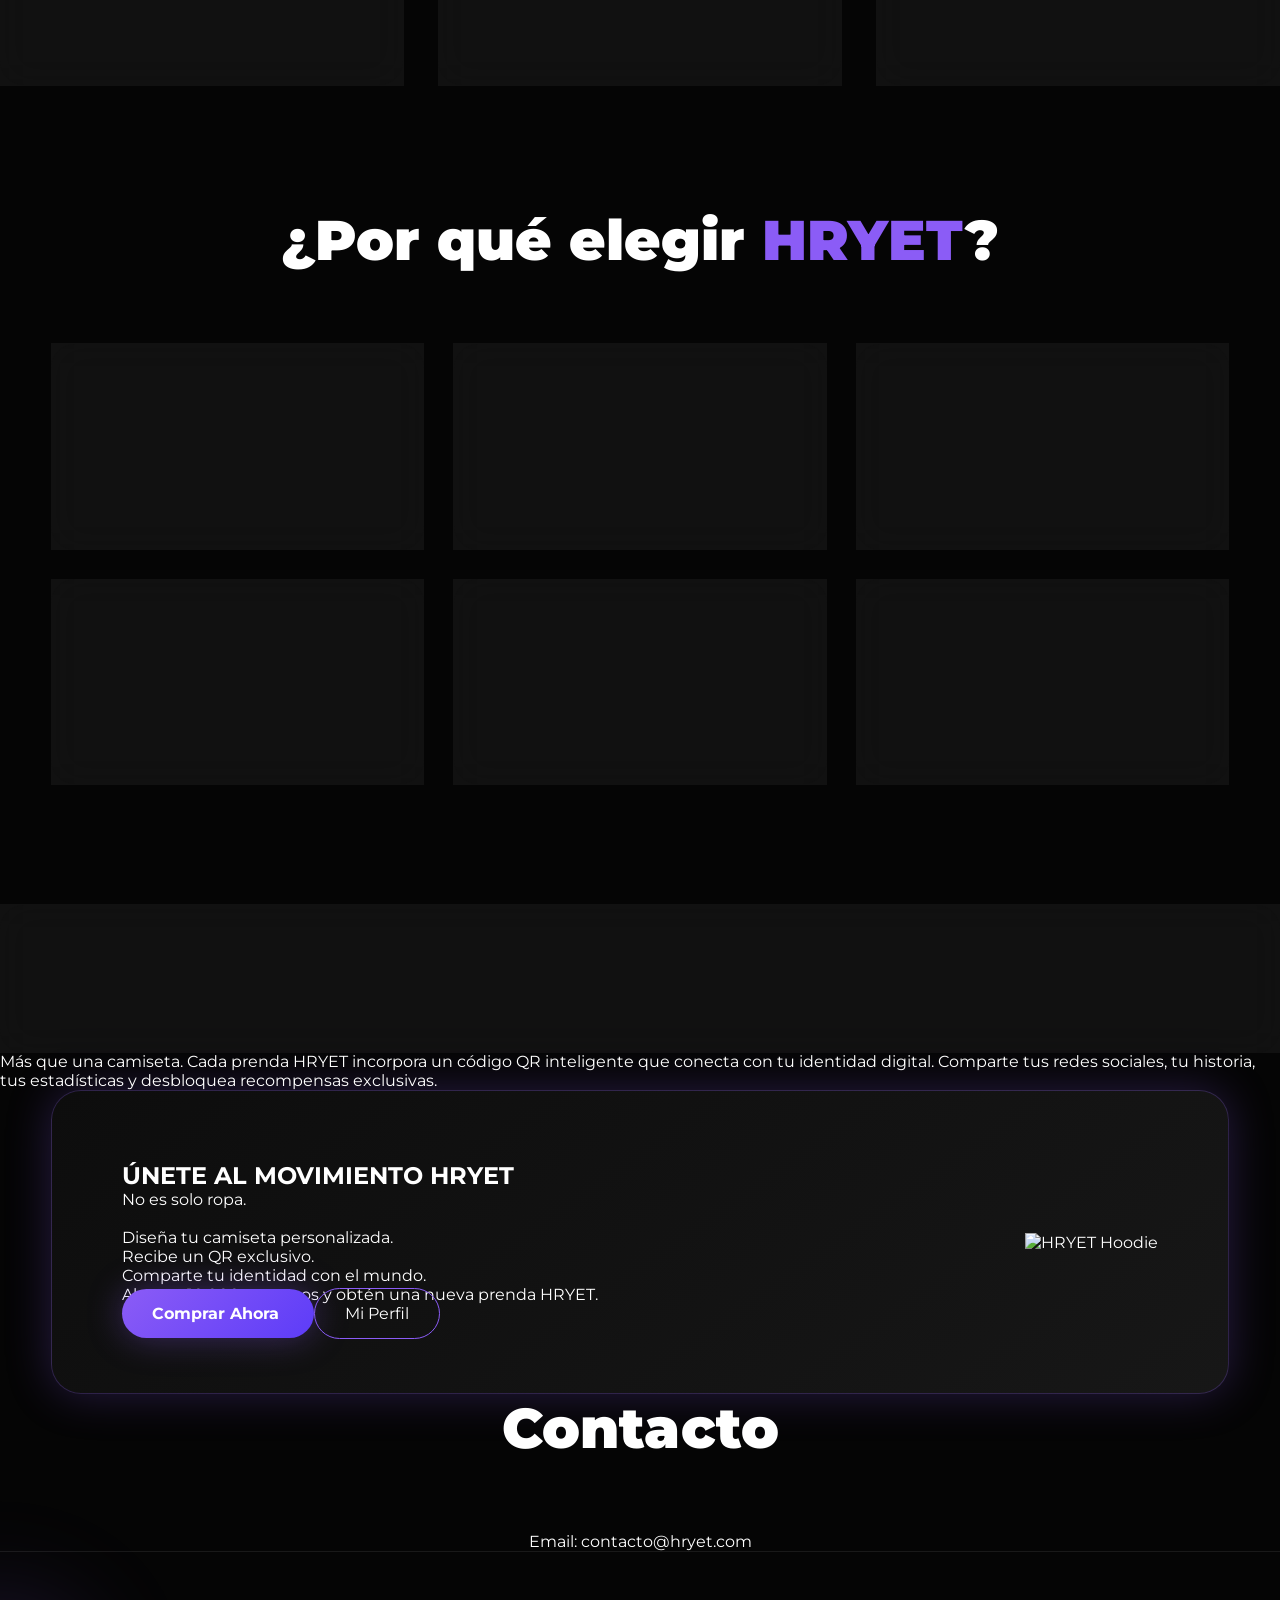
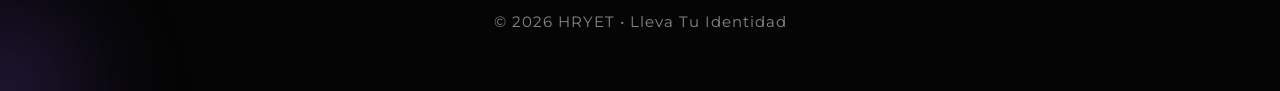
==== commit f8af918d: "Actualizar index.html" ====
--- a/index.html
+++ b/index.html
@@ -609,7 +609,55 @@
 <!-- =========================
 CTA
 ========================= -->
-
+<div class="container">
+
+<div class="cta-box">
+
+<div class="cta-left">
+
+<h2>
+ÚNETE AL MOVIMIENTO <span>HRYET</span>
+</h2>
+
+<p>
+No es solo ropa.<br><br>
+
+Diseña tu camiseta personalizada.<br>
+
+Recibe un QR exclusivo.<br>
+
+Comparte tu identidad con el mundo.<br>
+
+Alcanza 10.000 escaneos y obtén una nueva prenda HRYET.
+</p>
+
+<div class="cta-buttons">
+
+<a href="pages/store.html" class="btn-primary">
+
+Comprar Ahora
+
+</a>
+
+<a href="pages/profile.html" class="btn-outline">
+
+Mi Perfil
+
+</a>
+
+</div>
+
+</div>
+
+<div class="cta-right">
+
+<img src="assets/images/hoodie.png" alt="HRYET Hoodie">
+
+</div>
+
+</div>
+
+</div>
 </section>
 
 <!-- =========================
